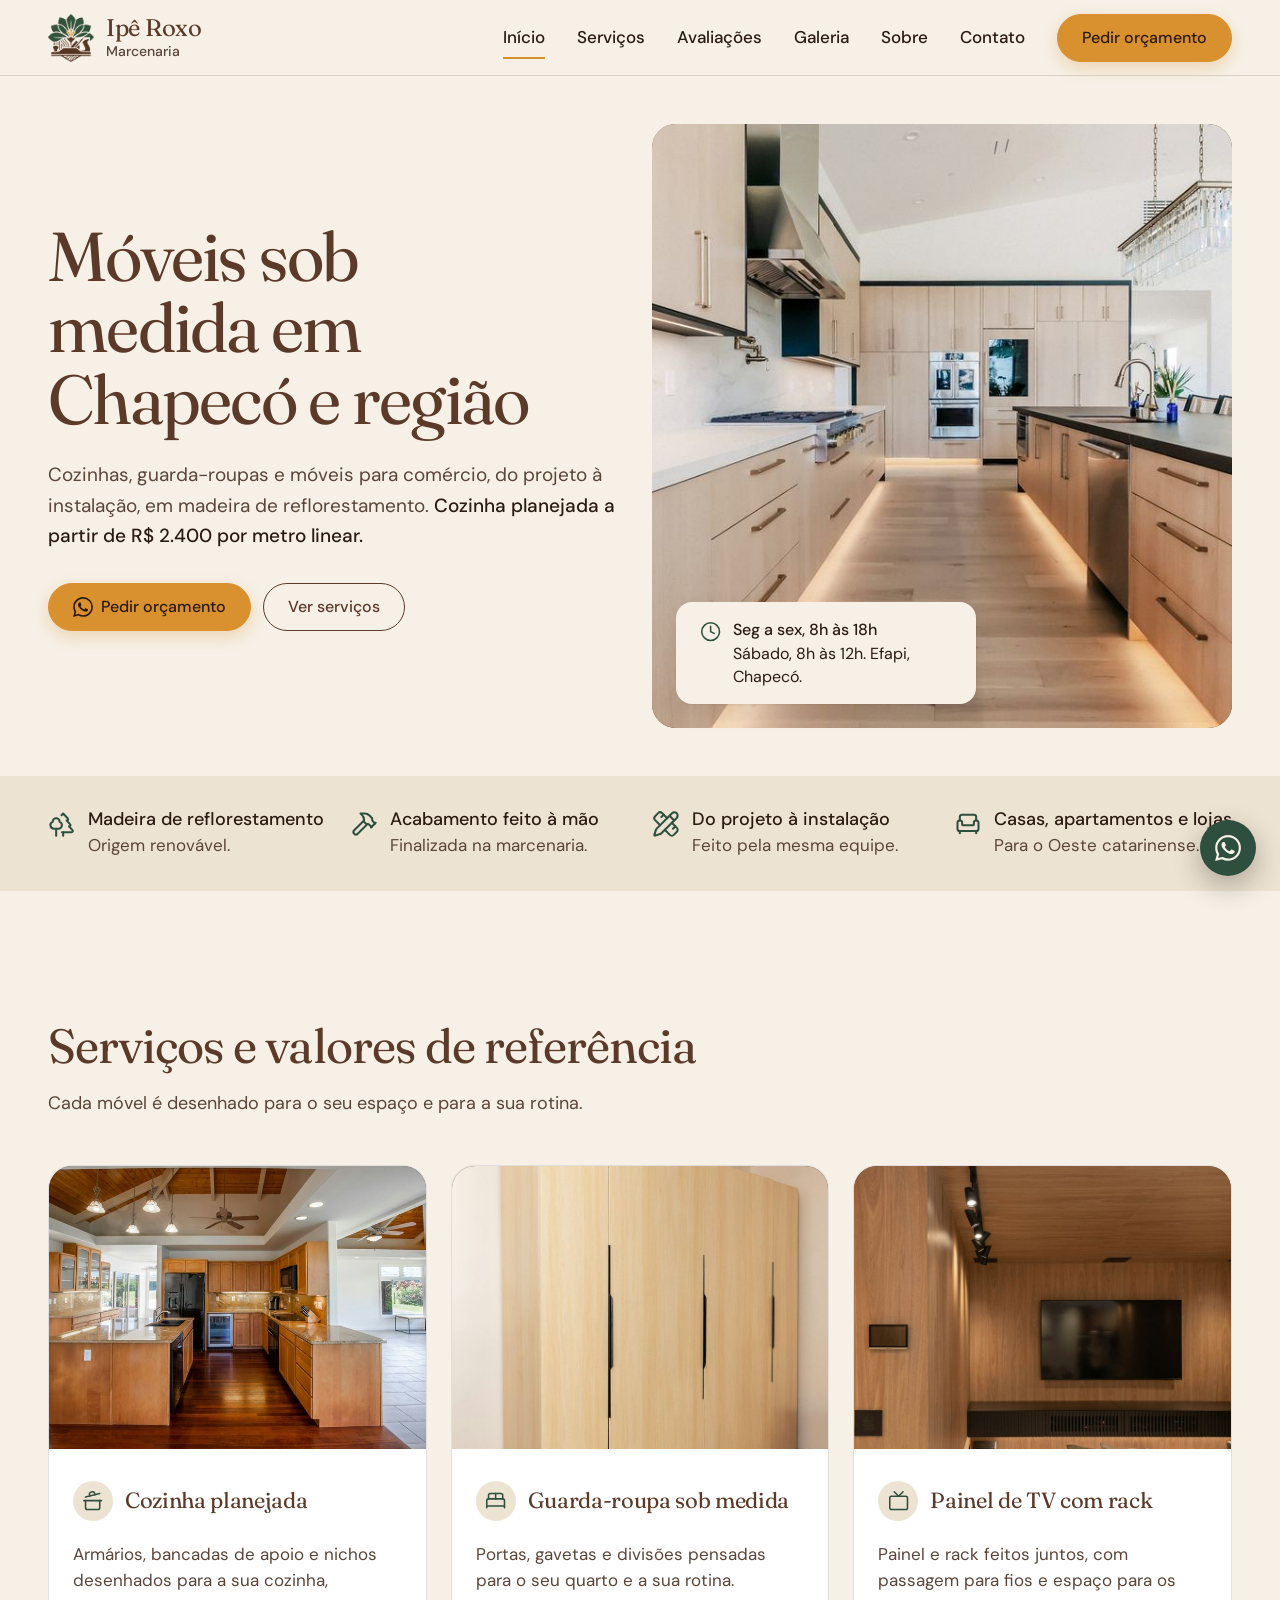
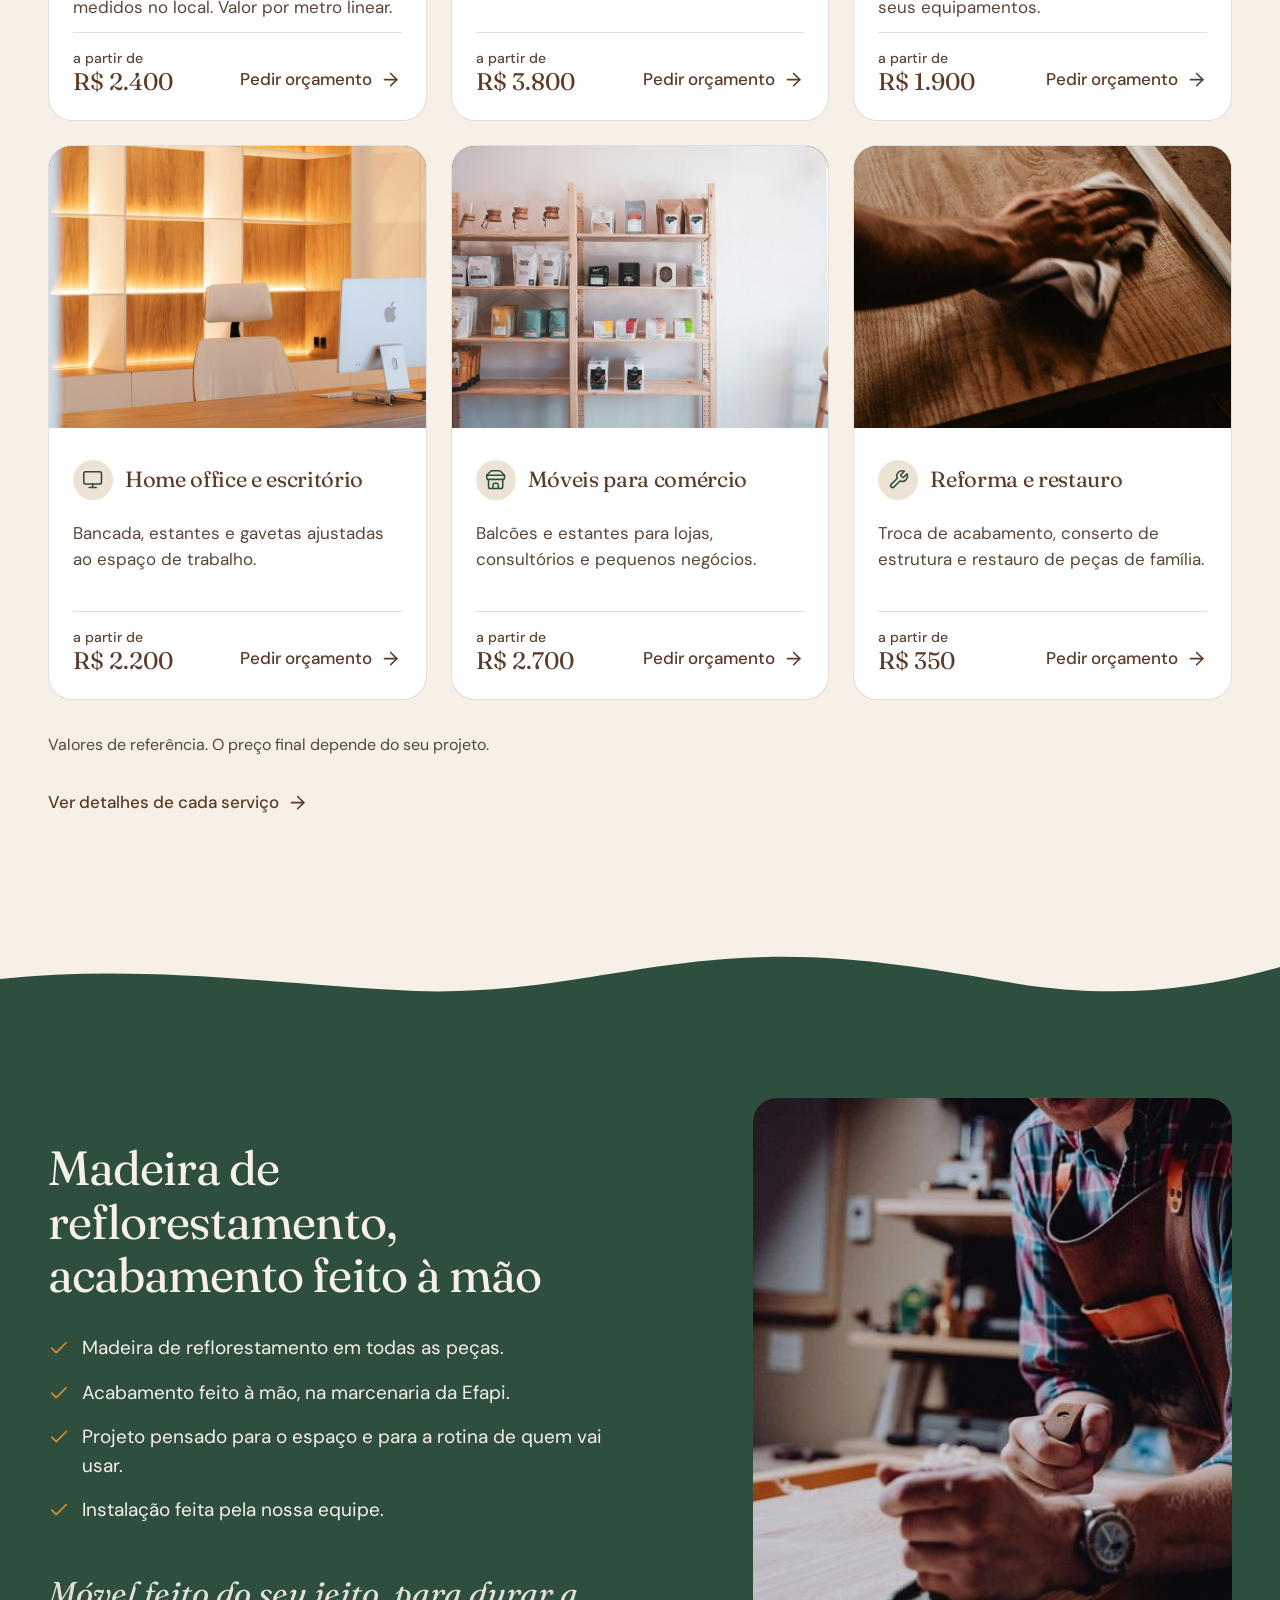
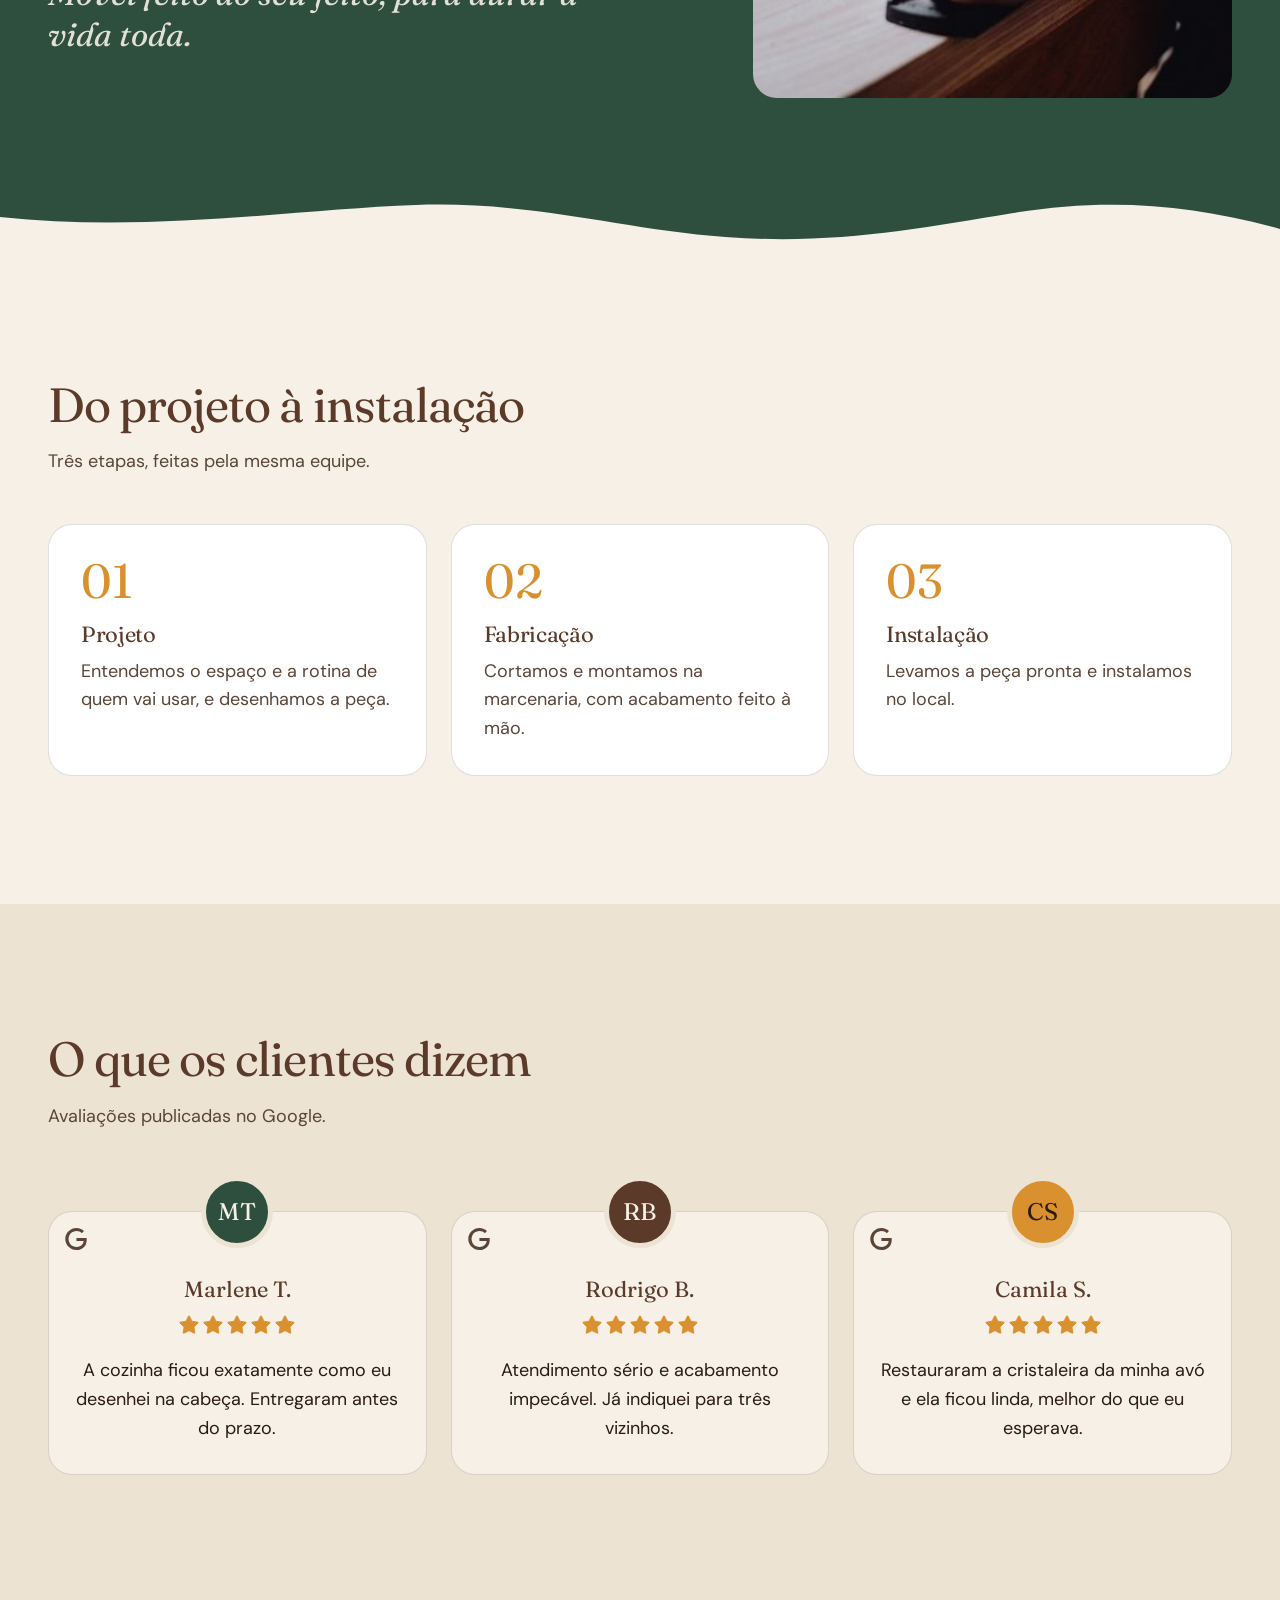
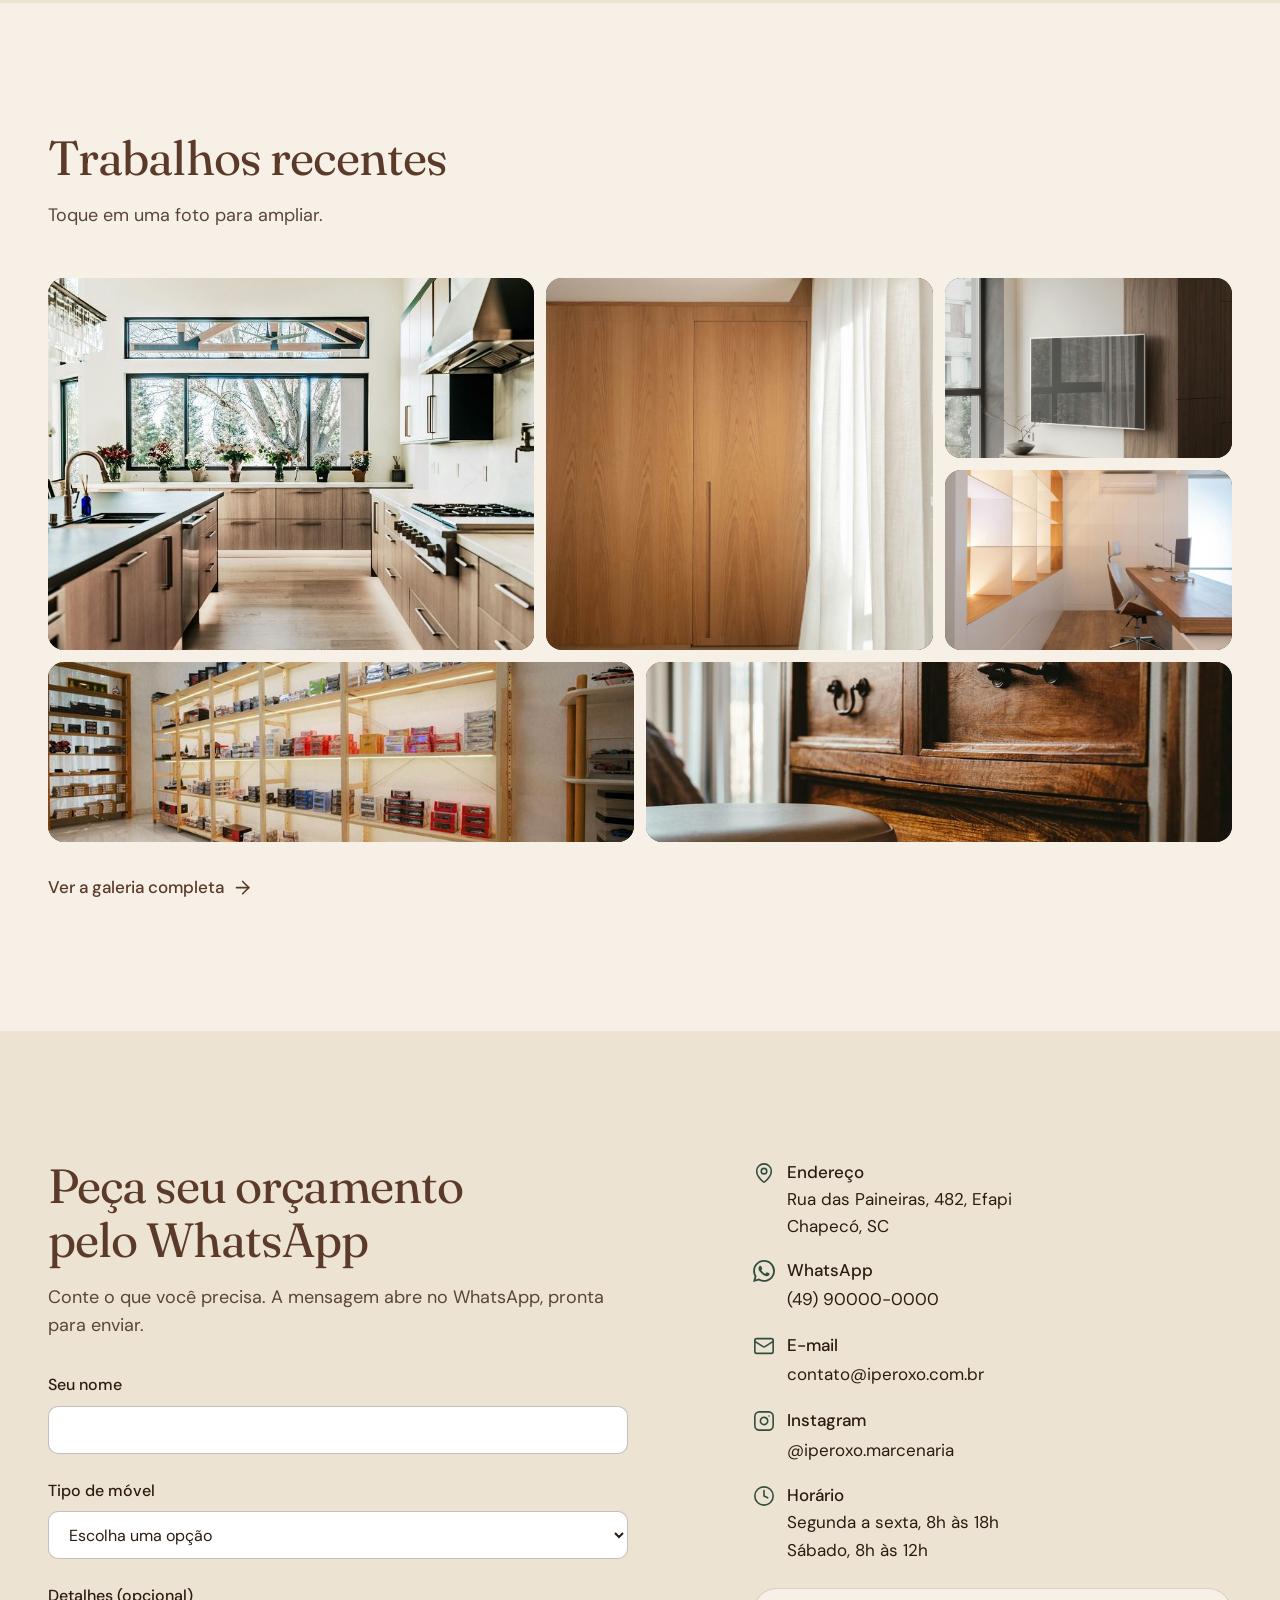
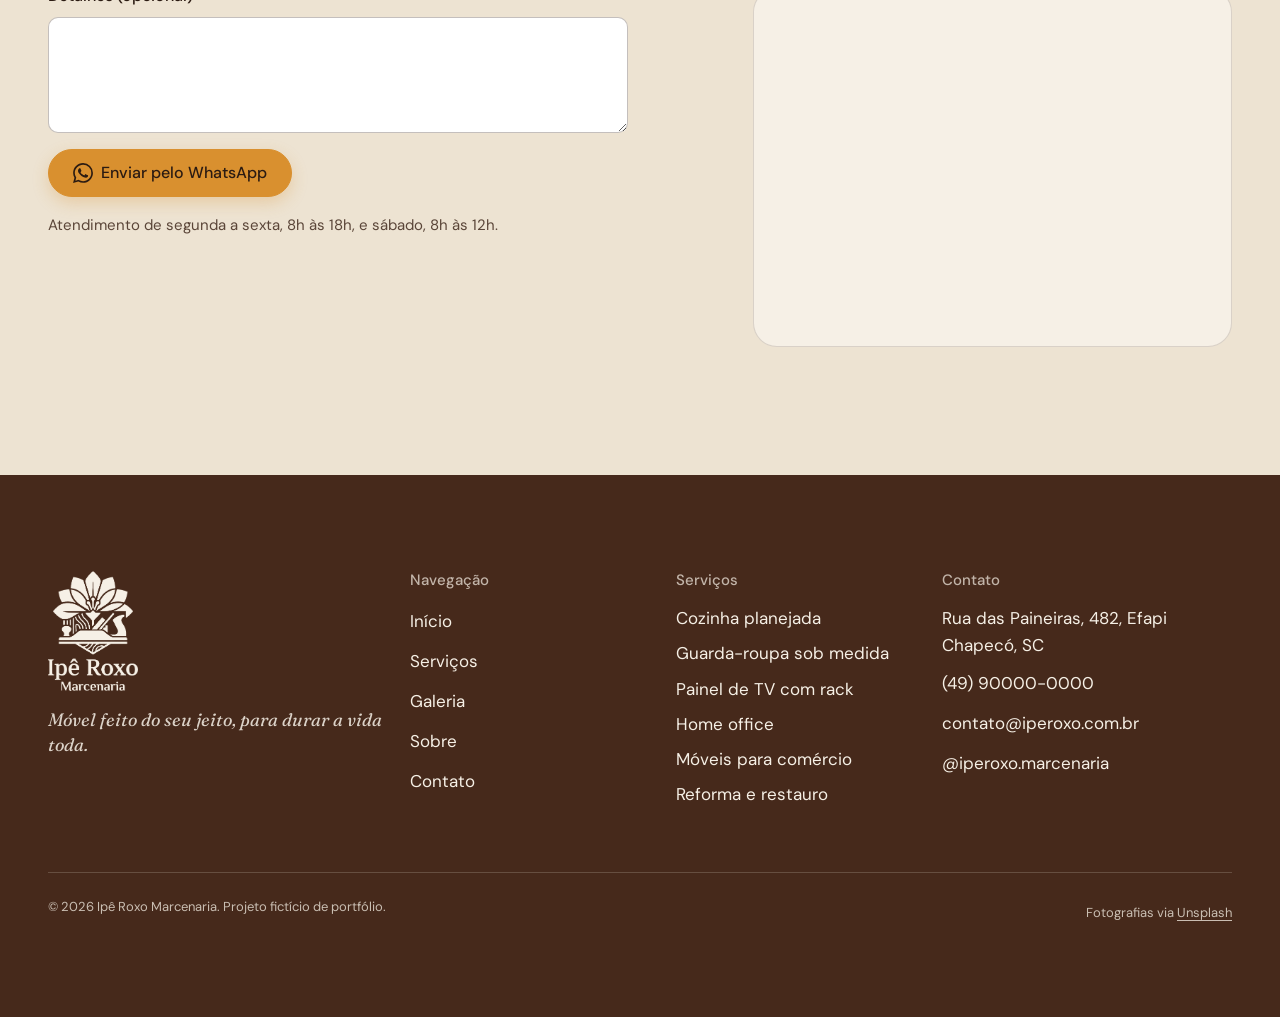
==== index.html @ 2473b731 "Primeira versão do site Ipê Roxo Marcenaria Cinco páginas (início, serviços, galeria, sobre e contat" ====
<!doctype html>
<html lang="pt-BR">
<head>
  <meta charset="utf-8">
  <meta name="viewport" content="width=device-width, initial-scale=1, viewport-fit=cover">
  <title>Ipê Roxo Marcenaria: móveis sob medida em Chapecó, SC</title>
  <meta name="description" content="Cozinhas, guarda-roupas e móveis para comércio sob medida em Chapecó e no Oeste catarinense, do projeto à instalação, em madeira de reflorestamento.">
  <meta name="theme-color" content="#F6F0E6">
  <meta property="og:title" content="Ipê Roxo Marcenaria: móveis sob medida em Chapecó, SC">
  <meta property="og:description" content="Móveis sob medida do projeto à instalação, em madeira de reflorestamento. Cozinha planejada a partir de R$ 2.400 por metro linear.">
  <meta property="og:type" content="website">
  <meta property="og:locale" content="pt_BR">
  <meta property="og:image" content="share.jpg"><!-- trocar por endereço absoluto (https://seu-site/share.jpg) depois de publicar -->
  <meta name="twitter:card" content="summary_large_image">
  <!-- og:image e canonical entram quando houver foto final do hero e o domínio definitivo -->
  <link rel="icon" type="image/png" href="assets/logo/favicon.png">
  <link rel="apple-touch-icon" href="assets/logo/apple-touch-icon.png">
  <link rel="preconnect" href="https://fonts.googleapis.com">
  <link rel="preconnect" href="https://fonts.gstatic.com" crossorigin>
  <link href="https://fonts.googleapis.com/css2?family=DM+Sans:wght@400;500&family=Fraunces:ital,opsz,wght@0,9..144,400;1,9..144,400&display=swap" rel="stylesheet">
  <link rel="stylesheet" href="assets/css/style.css">
  <!-- Dados de exemplo (projeto fictício). Com dados reais, atualizar aqui. -->
  <script type="application/ld+json">
{
  "@context": "https://schema.org",
  "@type": "HomeAndConstructionBusiness",
  "name": "Ipê Roxo Marcenaria",
  "description": "Móveis sob medida para casas, apartamentos e pequenos comércios do Oeste catarinense, do projeto à instalação.",
  "slogan": "Móvel feito do seu jeito, para durar a vida toda.",
  "telephone": "+55 49 90000-0000",
  "email": "contato@iperoxo.com.br",
  "address": {
    "@type": "PostalAddress",
    "streetAddress": "Rua das Paineiras, 482",
    "addressLocality": "Chapecó",
    "addressRegion": "SC",
    "addressCountry": "BR"
  },
  "areaServed": "Oeste catarinense",
  "openingHoursSpecification": [
    {
      "@type": "OpeningHoursSpecification",
      "dayOfWeek": [
        "Monday",
        "Tuesday",
        "Wednesday",
        "Thursday",
        "Friday"
      ],
      "opens": "08:00",
      "closes": "18:00"
    },
    {
      "@type": "OpeningHoursSpecification",
      "dayOfWeek": "Saturday",
      "opens": "08:00",
      "closes": "12:00"
    }
  ],
  "sameAs": [
    "https://www.instagram.com/iperoxo.marcenaria"
  ]
}
  </script>
</head>
<body data-page="home">
  <a class="skip-link" href="#conteudo">Ir para o conteúdo</a>

  <header class="nav">
    <div class="wrap">
      <a class="brand" href="index.html" aria-label="Ipê Roxo Marcenaria, página inicial">
        <img src="assets/logo/logo-marca.png" alt="" width="52" height="48">
        <span class="brand__txt" translate="no"><strong>Ipê Roxo</strong><span>Marcenaria</span></span>
      </a>
      <button class="nav__toggle" type="button" aria-expanded="false" aria-controls="menu" aria-label="Abrir menu"><i data-icon="menu"></i></button>
      <nav class="nav__links" id="menu" aria-label="Principal">
        <a href="#conteudo" data-spy="inicio" aria-current="location">Início</a>
        <a href="#servicos">Serviços</a>
        <a href="#avaliacoes">Avaliações</a>
        <a href="#galeria">Galeria</a>
        <a href="sobre.html">Sobre</a>
        <a href="#contato">Contato</a>
        <a class="btn btn--primary" href="#contato" data-wa="Olá! Gostaria de pedir um orçamento.">Pedir orçamento</a>
      </nav>
    </div>
  </header>

  <main id="conteudo">

    <!-- Hero -->
    <section class="hero" aria-labelledby="h-hero">
      <div class="wrap hero__grid">
        <div class="hero__text">
          <h1 id="h-hero" class="enter">Móveis sob medida em Chapecó e região</h1>
          <p class="lead enter enter--2">Cozinhas, guarda-roupas e móveis para comércio, do projeto à instalação, em madeira de reflorestamento. <strong>Cozinha planejada a partir de R$&nbsp;2.400 por metro linear.</strong></p>
          <div class="btn-row enter enter--3">
            <a class="btn btn--primary" href="#contato" data-wa="Olá! Gostaria de pedir um orçamento de móveis sob medida."><i data-icon="whatsapp"></i>Pedir orçamento</a>
            <a class="btn btn--secondary" href="#servicos">Ver serviços</a>
          </div>
        </div>
        <div class="hero__media enter enter--4">
          <figure class="ph hero__photo" data-slot="Foto: cozinha planejada em madeira">
            <img src="assets/img/hero.jpg" srcset="assets/img/hero-800.jpg 800w, assets/img/hero-1200.jpg 1200w, assets/img/hero.jpg 1600w" sizes="(min-width: 1024px) 600px, 100vw" alt="Cozinha clara com armários de madeira e piso de madeira" width="1200" height="1500" fetchpriority="high">
          </figure>
          <div class="hero__card">
            <i data-icon="clock"></i>
            <p><strong>Seg a sex, 8h às 18h</strong>Sábado, 8h às 12h. Efapi, Chapecó.</p>
          </div>
        </div>
      </div>
    </section>

    <!-- Diferenciais -->
    <section class="trust" aria-label="Diferenciais">
      <div class="wrap">
        <ul class="trust__list">
          <li class="trust__item"><i data-icon="trees"></i><div><strong>Madeira de reflorestamento</strong><span>Origem renovável.</span></div></li>
          <li class="trust__item"><i data-icon="hammer"></i><div><strong>Acabamento feito à mão</strong><span>Finalizada na marcenaria.</span></div></li>
          <li class="trust__item"><i data-icon="pencil-ruler"></i><div><strong>Do projeto à instalação</strong><span>Feito pela mesma equipe.</span></div></li>
          <li class="trust__item"><i data-icon="armchair"></i><div><strong>Casas, apartamentos e lojas</strong><span>Para o Oeste catarinense.</span></div></li>
        </ul>
      </div>
    </section>

    <!-- Serviços -->
    <section class="section" id="servicos" aria-labelledby="h-servicos">
      <div class="wrap">
        <div class="section__head">
          <h2 id="h-servicos">Serviços e valores de referência</h2>
          <p>Cada móvel é desenhado para o seu espaço e para a sua rotina.</p>
        </div>
        <div class="cards">
          <article class="card">
            <figure class="ph" data-slot="Foto: cozinha planejada"><img src="assets/img/cozinha.jpg" srcset="assets/img/cozinha-800.jpg 800w, assets/img/cozinha-1200.jpg 1200w, assets/img/cozinha.jpg 1600w" sizes="(min-width: 1024px) 420px, (min-width: 640px) 50vw, 100vw" alt="Cozinha com armários de madeira e bancada branca" width="800" height="600" loading="lazy"></figure>
            <div class="card__body">
              <div class="card__top"><span class="chip"><i data-icon="cooking-pot"></i></span><h3>Cozinha planejada</h3></div>
              <p>Armários, bancadas de apoio e nichos desenhados para a sua cozinha, medidos no local. Valor por metro linear.</p>
              <div class="card__price"><div class="price"><small>a partir de</small>R$&nbsp;2.400</div><a class="link" href="#contato" data-wa="Olá! Gostaria de um orçamento de cozinha planejada.">Pedir orçamento<i data-icon="arrow-right"></i></a></div>
            </div>
          </article>
          <article class="card">
            <figure class="ph" data-slot="Foto: guarda-roupa sob medida"><img src="assets/img/guarda-roupa.jpg" srcset="assets/img/guarda-roupa-800.jpg 800w, assets/img/guarda-roupa-1200.jpg 1200w, assets/img/guarda-roupa.jpg 1600w" sizes="(min-width: 1024px) 420px, (min-width: 640px) 50vw, 100vw" alt="Guarda-roupa grande de madeira clara com puxadores pretos" width="800" height="600" loading="lazy"></figure>
            <div class="card__body">
              <div class="card__top"><span class="chip"><i data-icon="bed-double"></i></span><h3>Guarda-roupa sob medida</h3></div>
              <p>Portas, gavetas e divisões pensadas para o seu quarto e a sua rotina.</p>
              <div class="card__price"><div class="price"><small>a partir de</small>R$&nbsp;3.800</div><a class="link" href="#contato" data-wa="Olá! Gostaria de um orçamento de guarda-roupa sob medida.">Pedir orçamento<i data-icon="arrow-right"></i></a></div>
            </div>
          </article>
          <article class="card">
            <figure class="ph" data-slot="Foto: painel de TV com rack"><img src="assets/img/painel-tv.jpg" srcset="assets/img/painel-tv-800.jpg 800w, assets/img/painel-tv-1200.jpg 1200w, assets/img/painel-tv.jpg 1600w" sizes="(min-width: 1024px) 420px, (min-width: 640px) 50vw, 100vw" alt="Sala de TV com painéis de madeira na parede" width="800" height="600" loading="lazy"></figure>
            <div class="card__body">
              <div class="card__top"><span class="chip"><i data-icon="tv"></i></span><h3>Painel de TV com rack</h3></div>
              <p>Painel e rack feitos juntos, com passagem para fios e espaço para os seus equipamentos.</p>
              <div class="card__price"><div class="price"><small>a partir de</small>R$&nbsp;1.900</div><a class="link" href="#contato" data-wa="Olá! Gostaria de um orçamento de painel de TV com rack.">Pedir orçamento<i data-icon="arrow-right"></i></a></div>
            </div>
          </article>
          <article class="card">
            <figure class="ph" data-slot="Foto: home office"><img src="assets/img/home-office.jpg" srcset="assets/img/home-office-800.jpg 800w, assets/img/home-office-1200.jpg 1200w, assets/img/home-office.jpg 1600w" sizes="(min-width: 1024px) 420px, (min-width: 640px) 50vw, 100vw" alt="Escritório com mesa de madeira e prateleiras iluminadas" width="800" height="600" loading="lazy"></figure>
            <div class="card__body">
              <div class="card__top"><span class="chip"><i data-icon="monitor"></i></span><h3>Home office e escritório</h3></div>
              <p>Bancada, estantes e gavetas ajustadas ao espaço de trabalho.</p>
              <div class="card__price"><div class="price"><small>a partir de</small>R$&nbsp;2.200</div><a class="link" href="#contato" data-wa="Olá! Gostaria de um orçamento de home office ou escritório.">Pedir orçamento<i data-icon="arrow-right"></i></a></div>
            </div>
          </article>
          <article class="card">
            <figure class="ph" data-slot="Foto: móveis para comércio"><img src="assets/img/comercio.jpg" srcset="assets/img/comercio-800.jpg 800w, assets/img/comercio-1200.jpg 1200w, assets/img/comercio.jpg 1600w" sizes="(min-width: 1024px) 420px, (min-width: 640px) 50vw, 100vw" alt="Prateleira de madeira em uma loja, com produtos expostos" width="800" height="600" loading="lazy"></figure>
            <div class="card__body">
              <div class="card__top"><span class="chip"><i data-icon="store"></i></span><h3>Móveis para comércio</h3></div>
              <p>Balcões e estantes para lojas, consultórios e pequenos negócios.</p>
              <div class="card__price"><div class="price"><small>a partir de</small>R$&nbsp;2.700</div><a class="link" href="#contato" data-wa="Olá! Gostaria de um orçamento de móveis para comércio.">Pedir orçamento<i data-icon="arrow-right"></i></a></div>
            </div>
          </article>
          <article class="card">
            <figure class="ph" data-slot="Foto: restauro de móvel"><img src="assets/img/restauro.jpg" srcset="assets/img/restauro-800.jpg 800w, assets/img/restauro-1200.jpg 1200w, assets/img/restauro.jpg 1600w" sizes="(min-width: 1024px) 420px, (min-width: 640px) 50vw, 100vw" alt="Mãos limpando uma peça de madeira" width="800" height="600" loading="lazy"></figure>
            <div class="card__body">
              <div class="card__top"><span class="chip"><i data-icon="wrench"></i></span><h3>Reforma e restauro</h3></div>
              <p>Troca de acabamento, conserto de estrutura e restauro de peças de família.</p>
              <div class="card__price"><div class="price"><small>a partir de</small>R$&nbsp;350</div><a class="link" href="#contato" data-wa="Olá! Gostaria de um orçamento de reforma ou restauro de móvel.">Pedir orçamento<i data-icon="arrow-right"></i></a></div>
            </div>
          </article>
        </div>
        <p class="note">Valores de referência. O preço final depende do seu projeto.</p>
        <p class="gallery__cta"><a class="link" href="servicos.html">Ver detalhes de cada serviço<i data-icon="arrow-right"></i></a></p>
      </div>
    </section>

    <!-- Material -->
    <section class="section band" aria-labelledby="h-material">
      <svg class="wave wave--top" viewBox="0 0 1440 56" preserveAspectRatio="none" aria-hidden="true" focusable="false"><path fill="#F6F0E6" d="M0 0h1440v22c-96 24-192 32-300 16S936 6 816 14 600 50 468 46 168 18 0 34z"/></svg>
      <div class="wrap split">
        <div class="split__text">
          <h2 id="h-material">Madeira de reflorestamento, acabamento feito à mão</h2>
          <ul class="checks">
            <li><i data-icon="check"></i>Madeira de reflorestamento em todas as peças.</li>
            <li><i data-icon="check"></i>Acabamento feito à mão, na marcenaria da Efapi.</li>
            <li><i data-icon="check"></i>Projeto pensado para o espaço e para a rotina de quem vai usar.</li>
            <li><i data-icon="check"></i>Instalação feita pela nossa equipe.</li>
          </ul>
          <p class="slogan">Móvel feito do seu jeito, para durar a vida toda.</p>
        </div>
        <div class="split__media">
          <figure class="ph" data-slot="Foto: marceneiro trabalhando a madeira"><img src="assets/img/oficina.jpg" srcset="assets/img/oficina-800.jpg 800w, assets/img/oficina-1200.jpg 1200w, assets/img/oficina.jpg 1600w" sizes="(min-width: 1024px) 420px, (min-width: 640px) 50vw, 100vw" alt="Homem trabalhando em uma peça de madeira numa bancada" width="900" height="1125" loading="lazy"></figure>
        </div>
      </div>
      <svg class="wave wave--bottom" viewBox="0 0 1440 56" preserveAspectRatio="none" aria-hidden="true" focusable="false"><path fill="#F6F0E6" d="M0 0h1440v22c-96 24-192 32-300 16S936 6 816 14 600 50 468 46 168 18 0 34z"/></svg>
    </section>

    <!-- Processo -->
    <section class="section" id="processo" aria-labelledby="h-processo">
      <div class="wrap">
        <div class="section__head">
          <h2 id="h-processo">Do projeto à instalação</h2>
          <p>Três etapas, feitas pela mesma equipe.</p>
        </div>
        <ol class="steps" style="list-style:none;margin:0;padding:0">
          <li class="step"><h3>Projeto</h3><p>Entendemos o espaço e a rotina de quem vai usar, e desenhamos a peça.</p></li>
          <li class="step"><h3>Fabricação</h3><p>Cortamos e montamos na marcenaria, com acabamento feito à mão.</p></li>
          <li class="step"><h3>Instalação</h3><p>Levamos a peça pronta e instalamos no local.</p></li>
        </ol>
      </div>
    </section>

    <!-- Avaliações -->
    <section class="section reviews" id="avaliacoes" aria-labelledby="h-avaliacoes">
      <div class="wrap">
        <div class="section__head">
          <h2 id="h-avaliacoes">O que os clientes dizem</h2>
          <p>Avaliações publicadas no Google.</p>
        </div>
        <div class="review-grid">
          <figure class="review">
            <span class="review__avatar review__avatar--musgo" aria-hidden="true">MT</span>
            <i class="review__g" data-icon="google"></i>
            <figcaption>Marlene T.</figcaption>
            <div class="stars" role="img" aria-label="Avaliação: 5 de 5 estrelas"><i data-icon="star"></i><i data-icon="star"></i><i data-icon="star"></i><i data-icon="star"></i><i data-icon="star"></i></div>
            <blockquote>A cozinha ficou exatamente como eu desenhei na cabeça. Entregaram antes do prazo.</blockquote>
          </figure>
          <figure class="review">
            <span class="review__avatar review__avatar--nogueira" aria-hidden="true">RB</span>
            <i class="review__g" data-icon="google"></i>
            <figcaption>Rodrigo B.</figcaption>
            <div class="stars" role="img" aria-label="Avaliação: 5 de 5 estrelas"><i data-icon="star"></i><i data-icon="star"></i><i data-icon="star"></i><i data-icon="star"></i><i data-icon="star"></i></div>
            <blockquote>Atendimento sério e acabamento impecável. Já indiquei para três vizinhos.</blockquote>
          </figure>
          <figure class="review">
            <span class="review__avatar review__avatar--ambar" aria-hidden="true">CS</span>
            <i class="review__g" data-icon="google"></i>
            <figcaption>Camila S.</figcaption>
            <div class="stars" role="img" aria-label="Avaliação: 5 de 5 estrelas"><i data-icon="star"></i><i data-icon="star"></i><i data-icon="star"></i><i data-icon="star"></i><i data-icon="star"></i></div>
            <blockquote>Restauraram a cristaleira da minha avó e ela ficou linda, melhor do que eu esperava.</blockquote>
          </figure>
        </div>
      </div>
    </section>

    <!-- Galeria -->
    <section class="section" id="galeria" aria-labelledby="h-galeria">
      <div class="wrap">
        <div class="section__head">
          <h2 id="h-galeria">Trabalhos recentes</h2>
          <p>Toque em uma foto para ampliar.</p>
        </div>
        <div class="gallery">
          <button class="gallery__item" type="button" data-lightbox data-full="assets/img/galeria-1.jpg" data-alt="Cozinha com armários de madeira e janelas grandes"><figure class="ph" data-slot="Foto da galeria 1"><img src="assets/img/galeria-1.jpg" srcset="assets/img/galeria-1-800.jpg 800w, assets/img/galeria-1-1200.jpg 1200w, assets/img/galeria-1.jpg 1600w" sizes="(min-width: 1024px) 420px, (min-width: 640px) 50vw, 100vw" alt="Cozinha com armários de madeira e janelas grandes" width="1600" height="1200" loading="lazy"></figure></button>
          <button class="gallery__item" type="button" data-lightbox data-full="assets/img/galeria-2.jpg" data-alt="Armário de madeira ao lado de uma janela com cortinas"><figure class="ph" data-slot="Foto da galeria 2"><img src="assets/img/galeria-2.jpg" srcset="assets/img/galeria-2-800.jpg 800w, assets/img/galeria-2-1200.jpg 1200w, assets/img/galeria-2.jpg 1600w" sizes="(min-width: 1024px) 420px, (min-width: 640px) 50vw, 100vw" alt="Armário de madeira ao lado de uma janela com cortinas" width="1600" height="1200" loading="lazy"></figure></button>
          <button class="gallery__item" type="button" data-lightbox data-full="assets/img/galeria-3.jpg" data-alt="Sala com televisão na parede"><figure class="ph" data-slot="Foto da galeria 3"><img src="assets/img/galeria-3.jpg" srcset="assets/img/galeria-3-800.jpg 800w, assets/img/galeria-3-1200.jpg 1200w, assets/img/galeria-3.jpg 1600w" sizes="(min-width: 1024px) 420px, (min-width: 640px) 50vw, 100vw" alt="Sala com televisão na parede" width="1600" height="1200" loading="lazy"></figure></button>
          <button class="gallery__item" type="button" data-lightbox data-full="assets/img/galeria-4.jpg" data-alt="Escritório com mesa e prateleiras de madeira"><figure class="ph" data-slot="Foto da galeria 4"><img src="assets/img/galeria-4.jpg" srcset="assets/img/galeria-4-800.jpg 800w, assets/img/galeria-4-1200.jpg 1200w, assets/img/galeria-4.jpg 1600w" sizes="(min-width: 1024px) 420px, (min-width: 640px) 50vw, 100vw" alt="Escritório com mesa e prateleiras de madeira" width="1600" height="1200" loading="lazy"></figure></button>
          <button class="gallery__item" type="button" data-lightbox data-full="assets/img/galeria-5.jpg" data-alt="Loja com prateleiras de madeira"><figure class="ph" data-slot="Foto da galeria 5"><img src="assets/img/galeria-5.jpg" srcset="assets/img/galeria-5-800.jpg 800w, assets/img/galeria-5-1200.jpg 1200w, assets/img/galeria-5.jpg 1600w" sizes="(min-width: 1024px) 420px, (min-width: 640px) 50vw, 100vw" alt="Loja com prateleiras de madeira" width="1600" height="1200" loading="lazy"></figure></button>
          <button class="gallery__item" type="button" data-lightbox data-full="assets/img/galeria-6.jpg" data-alt="Cômoda de madeira com gavetas"><figure class="ph" data-slot="Foto da galeria 6"><img src="assets/img/galeria-6.jpg" srcset="assets/img/galeria-6-800.jpg 800w, assets/img/galeria-6-1200.jpg 1200w, assets/img/galeria-6.jpg 1600w" sizes="(min-width: 1024px) 420px, (min-width: 640px) 50vw, 100vw" alt="Cômoda de madeira com gavetas" width="1600" height="1200" loading="lazy"></figure></button>
        </div>
        <p class="gallery__cta"><a class="link" href="galeria.html">Ver a galeria completa<i data-icon="arrow-right"></i></a></p>
      </div>
    </section>

    <!-- Contato -->
    <section class="section contact" id="contato" aria-labelledby="h-contato">
      <div class="wrap contact__grid">
        <div class="contact__form">
          <h2 id="h-contato">Peça seu orçamento pelo WhatsApp</h2>
          <p style="margin-top:16px;color:var(--ink-soft);font-size:1.125rem">Conte o que você precisa. A mensagem abre no WhatsApp, pronta para enviar.</p>
          <form class="form" id="form-orcamento" novalidate>
            <div class="field">
              <label for="nome">Seu nome</label>
              <input id="nome" name="nome" type="text" autocomplete="name" aria-describedby="nome-erro">
              <p class="field__erro" id="nome-erro" role="alert"></p>
            </div>
            <div class="field">
              <label for="tipo">Tipo de móvel</label>
              <select id="tipo" name="tipo" aria-describedby="tipo-erro">
                <option value="">Escolha uma opção</option>
                <option>Cozinha planejada</option>
                <option>Guarda-roupa sob medida</option>
                <option>Painel de TV com rack</option>
                <option>Home office / escritório</option>
                <option>Móveis para comércio</option>
                <option>Reforma e restauro</option>
                <option>Outro</option>
              </select>
              <p class="field__erro" id="tipo-erro" role="alert"></p>
            </div>
            <div class="field">
              <label for="mensagem">Detalhes (opcional)</label>
              <textarea id="mensagem" name="mensagem" rows="4"></textarea>
            </div>
            <div><button class="btn btn--primary" type="submit"><i data-icon="whatsapp"></i>Enviar pelo WhatsApp</button></div>
            <p class="form__hint" id="form-status" role="status">Atendimento de segunda a sexta, 8h às 18h, e sábado, 8h às 12h.</p>
          </form>
        </div>
        <div class="contact__side">
          <ul class="infos">
            <li><i data-icon="map-pin"></i><div><strong>Endereço</strong>Rua das Paineiras, 482, Efapi<br>Chapecó, SC</div></li>
            <li><i data-icon="whatsapp"></i><div><strong>WhatsApp</strong><a href="#contato" data-wa="Olá! Gostaria de pedir um orçamento.">(49) 90000-0000</a></div></li>
            <li><i data-icon="mail"></i><div><strong>E-mail</strong><a href="mailto:contato@iperoxo.com.br">contato@iperoxo.com.br</a></div></li>
            <li><i data-icon="instagram"></i><div><strong>Instagram</strong><a href="https://www.instagram.com/iperoxo.marcenaria" target="_blank" rel="noopener">@iperoxo.marcenaria</a></div></li>
            <li><i data-icon="clock"></i><div><strong>Horário</strong>Segunda a sexta, 8h às 18h<br>Sábado, 8h às 12h</div></li>
          </ul>
          <div class="map">
            <iframe title="Mapa com a localização da Ipê Roxo Marcenaria, na Efapi, em Chapecó" loading="lazy" referrerpolicy="no-referrer-when-downgrade" src="https://www.google.com/maps?q=Rua+das+Paineiras,+482,+Efapi,+Chapec%C3%B3,+SC&amp;output=embed"></iframe>
          </div>
        </div>
      </div>
    </section>
  </main>

  <footer class="footer">
    <div class="wrap">
      <div class="footer__grid">
        <div class="footer__brand">
          <img src="assets/logo/logo-ipe-roxo-claro.png" alt="Ipê Roxo Marcenaria" width="90" height="120">
          <p>Móvel feito do seu jeito, para durar a vida toda.</p>
        </div>
        <div>
          <h3>Navegação</h3>
          <ul>
            <li><a href="index.html">Início</a></li>
            <li><a href="#servicos">Serviços</a></li>
            <li><a href="galeria.html">Galeria</a></li>
            <li><a href="sobre.html">Sobre</a></li>
            <li><a href="#contato">Contato</a></li>
          </ul>
        </div>
        <div>
          <h3>Serviços</h3>
          <ul>
            <li>Cozinha planejada</li>
            <li>Guarda-roupa sob medida</li>
            <li>Painel de TV com rack</li>
            <li>Home office</li>
            <li>Móveis para comércio</li>
            <li>Reforma e restauro</li>
          </ul>
        </div>
        <div>
          <h3>Contato</h3>
          <ul>
            <li>Rua das Paineiras, 482, Efapi<br>Chapecó, SC</li>
            <li><a href="#contato" data-wa="Olá! Gostaria de pedir um orçamento.">(49) 90000-0000</a></li>
            <li><a href="mailto:contato@iperoxo.com.br">contato@iperoxo.com.br</a></li>
            <li><a href="https://www.instagram.com/iperoxo.marcenaria" target="_blank" rel="noopener">@iperoxo.marcenaria</a></li>
          </ul>
        </div>
      </div>
      <div class="footer__legal">
        <span>© <span data-ano>2026</span> Ipê Roxo Marcenaria. Projeto fictício de portfólio.</span>
        <span>Fotografias via <a href="creditos.html">Unsplash</a></span>
      </div>
    </div>
  </footer>

  <a class="wa-float is-compact" href="#contato" data-wa="Olá! Gostaria de pedir um orçamento." aria-label="Falar pelo WhatsApp"><i data-icon="whatsapp"></i><span>WhatsApp</span></a>

  <dialog class="lightbox" aria-label="Foto ampliada">
    <div class="lightbox__inner">
      <div class="lightbox__stage"></div>
      <button class="lightbox__btn lightbox__close" type="button" aria-label="Fechar"><i data-icon="x"></i></button>
      <button class="lightbox__btn lightbox__prev" type="button" aria-label="Foto anterior"><i data-icon="chevron-left"></i></button>
      <button class="lightbox__btn lightbox__next" type="button" aria-label="Próxima foto"><i data-icon="chevron-right"></i></button>
    </div>
  </dialog>

  <script src="assets/js/icons.js"></script>
  <script src="assets/js/main.js"></script>
</body>
</html>
---- assets/css/style.css ----
/* Ipê Roxo Marcenaria — estilos globais (todas as páginas) */

:root {
  color-scheme: light;
  /* Identidade */
  --nogueira: #5B3A29;
  --musgo: #2F4F3E;
  --ambar: #D9902F;
  --creme: #F6F0E6;

  /* Derivadas */
  --ink: #2B1B12;            /* texto principal, marrom quase preto */
  --ink-soft: #5A4538;       /* texto secundário (contraste 7:1 sobre o creme) */
  --creme-2: #EDE3D2;        /* faixa alternativa do fundo */
  --linha: rgba(43, 27, 18, .14);
  --ambar-hover: #E6A044;
  --nogueira-esc: #46291B;

  /* Tipografia */
  --f-titulo: "Fraunces", Georgia, "Times New Roman", serif;
  --f-texto: "DM Sans", system-ui, -apple-system, "Segoe UI", sans-serif;

  /* Escala de espaço (4, 8, 12, 16, 24, 32, 48, 64, 96, 128) */
  --s1: 4px; --s2: 8px; --s3: 12px; --s4: 16px; --s5: 24px;
  --s6: 32px; --s7: 48px; --s8: 64px; --s9: 96px; --s10: 128px;

  /* Forma */
  --r-sm: 10px;
  --r-md: 16px;
  --r-lg: 24px;
  --sombra: 0 1px 2px rgba(43, 27, 18, .06), 0 8px 24px rgba(43, 27, 18, .08);

  --nav: 76px;
  --trust-h: 124px;   /* altura da faixa de diferenciais (usada para encaixar o hero na tela) */
  --gut: 48px;
  --wrap: 1240px;
}

*, *::before, *::after { box-sizing: border-box; }
html { scroll-behavior: smooth; scroll-padding-top: calc(var(--nav) + 16px); -webkit-text-size-adjust: 100%; }
body {
  margin: 0;
  background: var(--creme);
  color: var(--ink);
  font-family: var(--f-texto);
  font-size: 17px;
  line-height: 1.6;
  -webkit-font-smoothing: antialiased;
  text-rendering: optimizeLegibility;
}
img { max-width: 100%; display: block; }
a, button, summary, select, input, textarea, label { touch-action: manipulation; -webkit-tap-highlight-color: rgba(217, 144, 47, .25); }
a { color: inherit; }
p { margin: 0; }
h1, h2, h3, h4 { margin: 0; font-family: var(--f-titulo); font-weight: 400; letter-spacing: -.015em; line-height: 1.12; color: var(--nogueira); text-wrap: balance; }
h1 { font-size: clamp(2.5rem, 1.6rem + 3.4vw, 4.5rem); letter-spacing: -.025em; line-height: 1.04; }
h2 { font-size: clamp(2rem, 1.4rem + 2vw, 3.25rem); letter-spacing: -.02em; }
h3 { font-size: 1.375rem; line-height: 1.25; }
em { font-style: italic; }
ul { margin: 0; padding: 0; list-style: none; }

.wrap { width: min(100% - 2 * var(--gut), var(--wrap)); margin-inline: auto; }
.sr-only { position: absolute; width: 1px; height: 1px; padding: 0; margin: -1px; overflow: hidden; clip: rect(0 0 0 0); white-space: nowrap; border: 0; }

.skip-link {
  position: absolute; left: var(--s4); top: -80px; z-index: 100;
  background: var(--nogueira); color: var(--creme); padding: var(--s3) var(--s4); border-radius: var(--r-sm); text-decoration: none;
}
.skip-link:focus { top: var(--s3); }

:focus-visible { outline: 3px solid var(--ambar); outline-offset: 3px; border-radius: 4px; }

.icon { width: 1.25em; height: 1.25em; flex: none; }

/* ---------- Botões ---------- */
.btn {
  --btn-bg: transparent; --btn-fg: var(--nogueira); --btn-bd: var(--nogueira);
  display: inline-flex; align-items: center; justify-content: center; gap: var(--s2);
  min-height: 48px; padding: 0 var(--s5);
  font: 500 1rem/1 var(--f-texto);
  color: var(--btn-fg); background: var(--btn-bg);
  border: 1.5px solid var(--btn-bd); border-radius: 999px;
  text-decoration: none; cursor: pointer;
  transition: transform .18s ease, background-color .18s ease, color .18s ease, box-shadow .18s ease;
}
.btn:hover { transform: translateY(-2px); }
.btn:active { transform: translateY(0) scale(.98); }
.btn--primary { --btn-bg: var(--ambar); --btn-fg: var(--ink); --btn-bd: var(--ambar); box-shadow: 0 6px 16px rgba(217, 144, 47, .28); }
.btn--primary:hover { --btn-bg: var(--ambar-hover); --btn-bd: var(--ambar-hover); box-shadow: 0 10px 22px rgba(217, 144, 47, .34); }
.btn--secondary:hover { --btn-bg: var(--nogueira); --btn-fg: var(--creme); }
.btn--on-dark { --btn-fg: var(--creme); --btn-bd: rgba(246, 240, 230, .55); }
.btn--on-dark:hover { --btn-bg: var(--creme); --btn-fg: var(--nogueira); --btn-bd: var(--creme); }
.btn-row { display: flex; flex-wrap: wrap; gap: var(--s3); }

.link {
  display: inline-flex; align-items: center; gap: var(--s2);
  font-weight: 500; color: var(--nogueira); text-decoration: none;
  background: linear-gradient(currentColor, currentColor) 0 100% / 0 1.5px no-repeat;
  padding-bottom: 2px; transition: background-size .25s ease;
}
.link:hover { background-size: 100% 1.5px; }
.link .icon { transition: transform .2s ease; }
.link:hover .icon { transform: translateX(3px); }

/* ---------- Cabeçalho ---------- */
.nav {
  position: fixed; inset: 0 0 auto 0; z-index: 50; height: var(--nav);
  background: var(--creme); border-bottom: 1px solid var(--linha);
}
.nav .wrap { height: 100%; display: flex; align-items: center; justify-content: space-between; gap: var(--s5); }
.brand { display: inline-flex; align-items: center; gap: var(--s3); text-decoration: none; color: var(--nogueira); }
.brand img { height: 48px; width: auto; }
.brand__txt { display: flex; flex-direction: column; line-height: 1.05; }
.brand__txt strong { font: 400 1.5rem/1 var(--f-titulo); letter-spacing: -.01em; }
.brand__txt span { font: 500 .875rem/1.2 var(--f-texto); color: var(--ink-soft); margin-top: 3px; }
.nav__links { display: flex; align-items: center; gap: var(--s6); }
.nav__links a:not(.btn) {
  font-weight: 500; font-size: 1.0625rem; text-decoration: none; color: var(--ink); padding: var(--s2) 0;
  background: linear-gradient(var(--ambar), var(--ambar)) 0 100% / 0 2px no-repeat; transition: background-size .25s ease;
  white-space: nowrap;
}
.nav__links a:not(.btn):hover, .nav__links a[aria-current] { background-size: 100% 2px; }
.nav__toggle { display: none; }

/* ---------- Hero ---------- */
.hero { padding-top: calc(var(--nav) + var(--s7)); padding-bottom: var(--s7); position: relative; overflow: hidden; }
.hero__grid { display: grid; grid-template-columns: repeat(12, 1fr); gap: var(--s5); align-items: center; }
.hero__text { grid-column: 1 / span 6; }
.hero__text h1 { margin-bottom: var(--s5); }
.hero__text .lead { font-size: 1.1875rem; line-height: 1.6; color: var(--ink-soft); max-width: 34em; margin-bottom: var(--s6); }
.hero__text .lead strong { color: var(--ink); font-weight: 500; }
.hero__media { grid-column: 7 / span 6; position: relative; }
/* Desktop: hero + faixa de diferenciais cabem juntos na primeira tela */
.hero__photo { width: 100%; border-radius: var(--r-lg); height: clamp(380px, calc(100svh - var(--nav) - 2 * var(--s7) - var(--trust-h)), 620px); }
.hero__card {
  position: absolute; left: var(--s5); bottom: var(--s5);
  background: var(--creme); border-radius: var(--r-md); box-shadow: var(--sombra);
  padding: var(--s4) var(--s5); display: flex; gap: var(--s3); align-items: flex-start; max-width: 300px;
}
.hero__card .icon { margin-top: 3px; color: var(--musgo); }
.hero__card p { font-size: 1rem; line-height: 1.45; color: var(--ink); }
.hero__card strong { display: block; font-weight: 500; }

/* ---------- Fotos e espaços reservados ---------- */
.ph {
  position: relative; overflow: hidden; margin: 0; background:
    linear-gradient(135deg, #7a5240 0%, var(--nogueira) 55%, #3f2619 100%);
}
.ph::before { /* veios da madeira, só aparece sem foto */
  content: ""; position: absolute; inset: 0; opacity: .18;
  background: repeating-linear-gradient(100deg, rgba(246, 240, 230, .5) 0 1px, transparent 1px 11px);
}
.ph img { position: absolute; inset: 0; width: 100%; height: 100%; object-fit: cover; transition: transform .5s ease; }
.ph.is-empty::after {
  content: attr(data-slot); position: absolute; left: var(--s4); bottom: var(--s4);
  color: rgba(246, 240, 230, .8); font-size: .8125rem; font-weight: 500;
}

/* ---------- Faixa de diferenciais ---------- */
.trust { background: var(--creme-2); padding: var(--s6) 0; }
.trust__list { display: grid; grid-template-columns: repeat(4, 1fr); gap: var(--s5); }
.trust__item { display: flex; gap: var(--s3); align-items: flex-start; }
.trust__item .icon { width: 28px; height: 28px; color: var(--musgo); margin-top: 2px; }
.trust__item strong { display: block; font: 500 1.125rem/1.3 var(--f-texto); color: var(--ink); }
.trust__item span { display: block; font-size: 1.0625rem; line-height: 1.5; color: var(--ink-soft); margin-top: 2px; }

/* ---------- Seções ---------- */
.section { padding: var(--s10) 0; }
.section__head { max-width: 720px; margin-bottom: var(--s7); }
.section__head p { margin-top: var(--s4); color: var(--ink-soft); font-size: 1.125rem; }

/* Serviços */
.cards { display: grid; grid-template-columns: repeat(3, 1fr); grid-auto-rows: 1fr; gap: var(--s5); }
.card {
  display: flex; flex-direction: column; background: #fff; border-radius: var(--r-lg); overflow: hidden;
  border: 1px solid var(--linha); transition: transform .22s ease, box-shadow .22s ease;
}
.card:hover { transform: translateY(-2px); box-shadow: var(--sombra); }
.card:hover .ph img { transform: scale(1.03); }
.card .ph { aspect-ratio: 4 / 3; }
.card__body { display: flex; flex-direction: column; flex: 1; gap: var(--s3); padding: var(--s5); }
.card__top { display: flex; align-items: center; gap: var(--s3); min-height: 56px; } /* reserva 2 linhas de título: todos os cards alinham */
.chip { display: grid; place-items: center; width: 40px; height: 40px; border-radius: 50%; background: var(--creme-2); color: var(--musgo); flex: none; }
.card__body p { color: var(--ink-soft); font-size: 1.0625rem; line-height: 1.55; }
.card__price { margin-top: auto; padding-top: var(--s4); display: flex; align-items: flex-end; justify-content: space-between; gap: var(--s3); border-top: 1px solid var(--linha); }
.card__price .link { white-space: nowrap; }
.price { font: 400 1.5rem/1.1 var(--f-titulo); color: var(--nogueira); white-space: nowrap; }
.price small { display: block; font: 500 .875rem/1.3 var(--f-texto); color: var(--ink-soft); margin-bottom: 2px; }
.note { margin-top: var(--s6); font-size: 1rem; color: var(--ink-soft); max-width: 62ch; }

/* Material (faixa musgo) */
.band { position: relative; background: var(--musgo); color: var(--creme); }
.band h2, .band h3 { color: var(--creme); }
.band .wave { position: absolute; left: 0; right: 0; width: 100%; height: 56px; display: block; }
.band .wave--top { top: -1px; }
.band .wave--bottom { bottom: -1px; transform: scaleY(-1); }
.band { padding: calc(var(--s10) + 24px) 0; }
.split { display: grid; grid-template-columns: repeat(12, 1fr); gap: var(--s5); align-items: center; }
.split__text { grid-column: 1 / span 6; }
.split__media { grid-column: 8 / span 5; }
.split__media .ph { aspect-ratio: 4 / 5; border-radius: var(--r-lg); }
.band .section__head p, .band p { color: rgba(246, 240, 230, .9); }
.checks { display: grid; gap: var(--s4); margin-top: var(--s6); }
.checks li { display: flex; gap: var(--s3); align-items: flex-start; font-size: 1.1875rem; line-height: 1.5; }
.checks .icon { color: var(--ambar); margin-top: 3px; width: 22px; height: 22px; }
.slogan { margin-top: var(--s7); font: italic 400 clamp(1.5rem, 1.1rem + 1.2vw, 2.125rem)/1.25 var(--f-titulo); color: var(--creme); max-width: 22em; }

/* Processo */
.steps { display: grid; grid-template-columns: repeat(3, 1fr); gap: var(--s5); counter-reset: passo; }
.step { position: relative; padding: var(--s6); background: #fff; border: 1px solid var(--linha); border-radius: var(--r-lg); }
.step::before {
  counter-increment: passo; content: "0" counter(passo);
  display: block; font: 400 3rem/1 var(--f-titulo); color: var(--ambar); margin-bottom: var(--s4);
}
.step h3 { margin-bottom: var(--s2); }
.step p { color: var(--ink-soft); font-size: 1.125rem; }

/* Avaliações (estilo cartão de avaliação do Google, nas cores do site) */
.reviews { background: var(--creme-2); }
.review-grid { display: grid; grid-template-columns: repeat(3, 1fr); gap: var(--s8) var(--s5); padding-top: var(--s6); }
.review {
  position: relative; display: flex; flex-direction: column; align-items: center; text-align: center; gap: var(--s3);
  margin: 0; padding: var(--s8) var(--s5) var(--s6);
  background: var(--creme); border-radius: var(--r-lg); border: 1px solid var(--linha);
  transition: transform .22s ease, box-shadow .22s ease;
}
.review:hover { transform: translateY(-2px); box-shadow: var(--sombra); }
.review__avatar {
  position: absolute; top: 0; left: 50%; translate: -50% -50%;
  display: grid; place-items: center; width: 72px; height: 72px; border-radius: 50%;
  font: 400 1.5rem/1 var(--f-titulo); color: var(--creme); letter-spacing: .02em;
  border: 5px solid var(--creme-2); background: var(--musgo);
}
.review__avatar--nogueira { background: var(--nogueira); }
.review__avatar--ambar { background: var(--ambar); color: var(--ink); }
.review__g { position: absolute; top: var(--s4); left: var(--s4); width: 22px; height: 22px; color: var(--ink-soft); }
.review figcaption { font: 400 1.375rem/1.2 var(--f-titulo); color: var(--nogueira); }
.stars { display: flex; gap: 2px; color: var(--ambar); }
.stars .icon { width: 22px; height: 22px; fill: currentColor; stroke: currentColor; stroke-width: 1; }
.review blockquote { margin: var(--s2) 0 0; font: 400 1.125rem/1.6 var(--f-texto); color: var(--ink); }

/* Galeria */
.gallery { display: grid; grid-template-columns: repeat(12, 1fr); grid-auto-rows: 180px; gap: var(--s3); }
.gallery__item { padding: 0; border: 0; cursor: zoom-in; border-radius: var(--r-md); display: block; width: 100%; height: 100%; font: inherit; background: none; }
.gallery__item .ph { height: 100%; border-radius: var(--r-md); }
.gallery__item:hover .ph img { transform: scale(1.03); }
.gallery > .gallery__item:nth-child(1) { grid-column: span 5; grid-row: span 2; }
.gallery > .gallery__item:nth-child(2) { grid-column: span 4; grid-row: span 2; }
.gallery > .gallery__item:nth-child(3) { grid-column: span 3; }
.gallery > .gallery__item:nth-child(4) { grid-column: span 3; }
.gallery > .gallery__item:nth-child(5) { grid-column: span 6; }
.gallery > .gallery__item:nth-child(6) { grid-column: span 6; }
.gallery__cta { margin-top: var(--s6); }

dialog.lightbox { overscroll-behavior: contain; border: 0; padding: 0; background: transparent; max-width: 100vw; max-height: 100vh; width: 100%; height: 100%; }
dialog.lightbox::backdrop { background: rgba(28, 17, 11, .92); }
.lightbox__inner { position: relative; width: 100%; height: 100%; display: grid; place-items: center; padding: var(--s7) var(--s4); }
.lightbox__img { max-width: min(1100px, 100%); max-height: 100%; border-radius: var(--r-md); object-fit: contain; }
.lightbox__empty { width: min(900px, 90vw); aspect-ratio: 3 / 2; border-radius: var(--r-md); }
.lightbox__btn {
  position: absolute; display: grid; place-items: center; width: 48px; height: 48px; border-radius: 50%;
  background: var(--creme); color: var(--nogueira); border: 0; cursor: pointer; transition: transform .18s ease;
}
.lightbox__btn:hover { transform: scale(1.06); }
.lightbox__close { top: var(--s4); right: var(--s4); }
.lightbox__prev { left: var(--s4); top: 50%; translate: 0 -50%; }
.lightbox__next { right: var(--s4); top: 50%; translate: 0 -50%; }

/* Contato */
.contact { background: var(--creme-2); }
.contact__grid { display: grid; grid-template-columns: repeat(12, 1fr); gap: var(--s6) var(--s5); align-items: start; }
.contact__form { grid-column: 1 / span 6; }
.contact__side { grid-column: 8 / span 5; display: grid; gap: var(--s5); }
.form { display: grid; gap: var(--s4); margin-top: var(--s6); }
.field { display: grid; gap: var(--s2); }
.field label { font-weight: 500; font-size: 1rem; }
.field input, .field select, .field textarea {
  font: 400 1rem/1.4 var(--f-texto); color: var(--ink); background: #fff;
  border: 1.5px solid rgba(43, 27, 18, .28); border-radius: var(--r-sm); padding: 0 var(--s4); min-height: 48px; width: 100%;
  transition: border-color .15s ease, box-shadow .15s ease;
}
.field textarea { padding: var(--s3) var(--s4); min-height: 112px; resize: vertical; }
.field input:focus, .field select:focus, .field textarea:focus { outline: none; border-color: var(--musgo); box-shadow: 0 0 0 3px rgba(47, 79, 62, .22); }
.field__erro { color: #9A2B1B; font-size: .875rem; min-height: 0; }
.field input[aria-invalid="true"], .field select[aria-invalid="true"] { border-color: #9A2B1B; }
.form__hint { font-size: .9375rem; color: var(--ink-soft); }
.infos { display: grid; gap: var(--s4); }
.infos li { display: flex; gap: var(--s3); align-items: flex-start; font-size: 1.0625rem; }
.infos .icon { color: var(--musgo); margin-top: 3px; width: 22px; height: 22px; }
.infos strong { display: block; font-weight: 500; }
.infos a { text-decoration: none; background: linear-gradient(currentColor, currentColor) 0 100% / 0 1.5px no-repeat; transition: background-size .25s ease; }
.infos a:hover { background-size: 100% 1.5px; }
.map { border-radius: var(--r-lg); overflow: hidden; border: 1px solid var(--linha); aspect-ratio: 4 / 3; background: var(--creme); }
.map iframe { width: 100%; height: 100%; border: 0; display: block; }

/* Rodapé */
.footer { position: relative; background: var(--nogueira-esc); color: var(--creme); padding: var(--s9) 0 calc(var(--s6) + 56px); margin-top: 0; }
.footer a { text-decoration: none; }
.footer__grid { display: grid; grid-template-columns: 1.4fr 1fr 1fr 1.2fr; gap: var(--s7) var(--s5); }
.footer__brand img { height: 120px; width: auto; margin-bottom: var(--s4); }
.footer__brand p { color: rgba(246, 240, 230, .85); max-width: 28ch; font-family: var(--f-titulo); font-style: italic; font-size: 1.125rem; line-height: 1.4; }
.footer h2, .footer h3 { font: 500 .9375rem/1.2 var(--f-texto); letter-spacing: 0; color: rgba(246, 240, 230, .7); margin-bottom: var(--s4); }
.footer li + li { margin-top: var(--s2); }
.footer li a, .footer li { color: var(--creme); font-size: 1.0625rem; }
.footer li a:hover { text-decoration: underline; text-underline-offset: 3px; }
.footer__legal { margin-top: var(--s8); padding-top: var(--s5); border-top: 1px solid rgba(246, 240, 230, .18); display: flex; flex-wrap: wrap; gap: var(--s2) var(--s5); justify-content: space-between; font-size: .8125rem; color: rgba(246, 240, 230, .75); }
.footer__legal a { text-decoration: underline; text-underline-offset: 3px; }

/* Botão flutuante do WhatsApp */
.wa-float {
  position: fixed; right: max(var(--s5), env(safe-area-inset-right)); bottom: max(var(--s5), env(safe-area-inset-bottom)); z-index: 60;
  display: inline-flex; align-items: center; gap: var(--s2); min-height: 56px; padding: 0 var(--s5) 0 var(--s4);
  background: var(--musgo); color: var(--creme); border-radius: 999px; text-decoration: none; font-weight: 500;
  box-shadow: 0 10px 28px rgba(28, 17, 11, .3); transition: transform .18s ease, background-color .18s ease;
}
.wa-float:hover { transform: translateY(-2px); background: #3A614D; }
.wa-float .icon { width: 26px; height: 26px; }
.wa-float span { display: inline-block; max-width: 120px; overflow: hidden; white-space: nowrap; transition: max-width .25s ease, opacity .2s ease; }
/* No topo da página o botão fica só com o ícone, para não cobrir a faixa de diferenciais */
.wa-float.is-compact { padding: 0; width: 56px; gap: 0; justify-content: center; }
.wa-float.is-compact span { max-width: 0; opacity: 0; }

/* Entrada única do hero ao carregar */
@keyframes sobe { from { opacity: 0; transform: translateY(14px); } to { opacity: 1; transform: none; } }
.enter { animation: sobe .7s cubic-bezier(.2, .7, .2, 1) both; }
.enter--2 { animation-delay: .08s; } .enter--3 { animation-delay: .16s; } .enter--4 { animation-delay: .24s; }

@media (prefers-reduced-motion: reduce) {
  html { scroll-behavior: auto; }
  *, *::before, *::after { animation: none !important; transition: none !important; }
}

/* ---------- Página Serviços ---------- */
.pagehead { padding: calc(var(--nav) + var(--s8)) 0 var(--s7); }
.pagehead h1 { max-width: 14em; margin-bottom: var(--s5); }
.pagehead .lead { font-size: 1.1875rem; color: var(--ink-soft); max-width: 36em; margin-bottom: var(--s6); }
.pagehead .lead:last-child { margin-bottom: 0; } /* páginas sem atalhos/filtros abaixo da introdução */
.chips { display: flex; flex-wrap: wrap; gap: var(--s2); }
.chips a {
  display: inline-flex; align-items: center; min-height: 44px; padding: 0 var(--s4); border-radius: 999px;
  border: 1.5px solid var(--linha); background: #fff; color: var(--ink); text-decoration: none; font-weight: 500; font-size: .9375rem;
  transition: transform .18s ease, border-color .18s ease, background-color .18s ease;
}
.chips a:hover { transform: translateY(-2px); border-color: var(--nogueira); background: var(--creme-2); }

.svc { padding: var(--s9) 0; }
.svc--alt { background: var(--creme-2); }
.svc__grid { display: grid; grid-template-columns: repeat(12, 1fr); gap: var(--s5); align-items: center; }
.svc__text { grid-column: 1 / span 6; display: grid; gap: var(--s4); justify-items: start; }
.svc__media { grid-column: 8 / span 5; aspect-ratio: 4 / 3; border-radius: var(--r-lg); }
.svc__media:hover img { transform: scale(1.03); }
.svc__lead { color: var(--ink-soft); font-size: 1.125rem; max-width: 34em; }
.checks--dark { margin-top: var(--s2); }
.checks--dark li { color: var(--ink); }
.checks--dark .icon { color: var(--musgo); }
.svc__buy { display: flex; flex-wrap: wrap; align-items: flex-end; gap: var(--s5); margin-top: var(--s3); padding-top: var(--s5); border-top: 1px solid var(--linha); width: 100%; }
.price__unit { font: 400 1rem var(--f-texto); color: var(--ink-soft); }
.band--cta { padding: calc(var(--s10) + 24px) 0 var(--s10); }
.cta { display: grid; gap: var(--s4); justify-items: start; }
.cta > h2, .cta > p { max-width: 34em; }
.cta .btn-row { margin-top: var(--s3); }
.cta .note { color: rgba(246, 240, 230, .85); margin-top: var(--s4); }

/* ---------- Página Sobre ---------- */
.alt-bg { background: var(--creme-2); }
.who { padding: 0 0 var(--s9); }
.who .split { align-items: start; }
.who .split__media .ph { aspect-ratio: 1 / 1; } /* foto quadrada: acompanha a altura do texto, sem sobrar vazio */
.who .split__text h2 { margin-top: 0; }
.prose { font-size: 1.1875rem; line-height: 1.65; color: var(--ink-soft); max-width: 36em; margin-top: var(--s4); }
.who h2 { max-width: 14em; }
.slogan--ink { color: var(--nogueira); margin-top: var(--s6); }
.pillars { display: grid; grid-template-columns: repeat(3, minmax(0, 1fr)); gap: var(--s5); }
.pillar { background: var(--creme); color: var(--ink); border-radius: var(--r-lg); padding: var(--s6); display: grid; gap: var(--s3); align-content: start; transition: transform .22s ease, box-shadow .22s ease; }
.pillar:hover { transform: translateY(-2px); box-shadow: var(--sombra); }
.pillar h3 { color: var(--nogueira); }
.pillar p { color: var(--ink-soft); font-size: 1.125rem; }
.band .pillar p { color: var(--ink-soft); }
.where { display: grid; grid-template-columns: repeat(12, 1fr); gap: var(--s6) var(--s5); align-items: start; }
.where__text { grid-column: 1 / span 6; display: grid; gap: var(--s4); justify-items: start; }
.where__text .btn-row { margin-top: var(--s3); }
.where__infos { grid-column: 8 / span 5; background: var(--creme); border: 1px solid var(--linha); border-radius: var(--r-lg); padding: var(--s6); }

.story { padding-top: 0; } /* vem logo depois de outra seção de mesmo fundo */
.story__grid { display: grid; grid-template-columns: repeat(12, 1fr); gap: var(--s5); align-items: start; }
.story__grid h2 { grid-column: 1 / span 5; }
.story__text { grid-column: 7 / span 6; display: grid; gap: var(--s2); }
.story__text .prose { margin-top: 0; }

.credits { padding-top: 0; }
.credits__list { display: grid; }
.credits__list li { display: grid; grid-template-columns: 1.6fr 1fr auto; gap: var(--s4); align-items: baseline; padding: var(--s4) 0; border-top: 1px solid var(--linha); font-size: 1.0625rem; }
.credits__list li:last-child { border-bottom: 1px solid var(--linha); }
.credits__list li span:nth-child(2) { color: var(--ink-soft); }
.credits__list a { color: var(--nogueira); font-weight: 500; }
.notfound { padding-bottom: var(--s10); }
.notfound__code { font: 400 clamp(5rem, 3rem + 8vw, 9rem)/1 var(--f-titulo); color: var(--ambar); margin-bottom: var(--s3); }
.notfound .lead { margin-bottom: var(--s6); }

/* ---------- Página Galeria ---------- */
[hidden] { display: none !important; }
.chips button {
  display: inline-flex; align-items: center; min-height: 44px; padding: 0 var(--s4); border-radius: 999px; cursor: pointer;
  border: 1.5px solid var(--linha); background: #fff; color: var(--ink); font: 500 .9375rem/1 var(--f-texto);
  transition: transform .18s ease, border-color .18s ease, background-color .18s ease, color .18s ease;
}
.chips button:hover { transform: translateY(-2px); border-color: var(--nogueira); background: var(--creme-2); }
.chips button[aria-pressed="true"] { background: var(--nogueira); border-color: var(--nogueira); color: var(--creme); }
.mosaic-wrap { padding: var(--s6) 0 var(--s10); }
.mosaic { display: grid; grid-template-columns: repeat(3, minmax(0, 1fr)); gap: var(--s4); }
.mosaic .gallery__item { aspect-ratio: 4 / 3; height: auto; min-width: 0; }
.mosaic .gallery__item .ph { height: 100%; }
.mosaic-count { margin: var(--s5) 0 0; color: var(--ink-soft); font-size: .9375rem; }

/* Links de texto soltos (rodapé, dados de contato) com área de toque de pelo menos 32px */
.footer li a, .infos a, .footer__legal a { display: inline-flex; align-items: center; min-height: 32px; }

/* Menu com 6 itens: aperta o espaço entre eles em telas de 1024 a 1199px */
@media (min-width: 1024px) and (max-width: 1199px) { .nav__links { gap: var(--s5); } }

/* ---------- Tablet ---------- */
@media (max-width: 1023px) {
  :root { --gut: 32px; }
  .nav__toggle { display: grid; place-items: center; width: 48px; height: 48px; border-radius: 50%; border: 1.5px solid var(--nogueira); background: transparent; color: var(--nogueira); cursor: pointer; }
  .nav__links {
    position: fixed; inset: var(--nav) 0 auto 0; flex-direction: column; align-items: stretch; gap: 0;
    background: var(--creme); border-bottom: 1px solid var(--linha); padding: var(--s3) var(--gut) var(--s6);
    transform: translateY(-8px); opacity: 0; visibility: hidden; transition: opacity .2s ease, transform .2s ease, visibility .2s;
  }
  .nav__links.is-open { opacity: 1; transform: none; visibility: visible; }
  .nav__links a:not(.btn) { padding: var(--s4) 0; font-size: 1.125rem; border-bottom: 1px solid var(--linha); background: none; }
  .nav__links .btn { margin-top: var(--s5); }
  .hero { padding-top: calc(var(--nav) + var(--s7)); padding-bottom: var(--s8); }
  .hero__text, .hero__media { grid-column: 1 / -1; }
  .hero__photo { height: auto; aspect-ratio: 4 / 3; max-height: 460px; }
  .trust__list { grid-template-columns: repeat(2, 1fr); gap: var(--s6) var(--s5); }
  .section { padding: var(--s9) 0; }
  .cards { grid-template-columns: repeat(2, 1fr); }
  .mosaic { grid-template-columns: repeat(2, minmax(0, 1fr)); }
  .pillars { grid-template-columns: 1fr; }
  .where__text, .where__infos { grid-column: 1 / -1; }
  .story__grid h2, .story__text { grid-column: 1 / -1; }
  .credits__list li { grid-template-columns: 1fr; gap: var(--s1); }
  .who { padding-bottom: var(--s8); }
  .who .split__media .ph { aspect-ratio: 4 / 3; }
  .svc__text, .svc__media { grid-column: 1 / -1; }
  .svc { padding: var(--s8) 0; }
  .pagehead { padding-top: calc(var(--nav) + var(--s7)); }
  .split__text, .split__media { grid-column: 1 / -1; }
  .split__media .ph { aspect-ratio: 4 / 3; }
  .steps { grid-template-columns: 1fr; }
  .review-grid { grid-template-columns: 1fr; gap: var(--s8) var(--s5); }
  .gallery { grid-auto-rows: 150px; }
  .contact__form, .contact__side { grid-column: 1 / -1; }
  .footer__grid { grid-template-columns: 1fr 1fr; }
}

/* ---------- Celular ---------- */
@media (max-width: 639px) {
  :root { --gut: 20px; --nav: 68px; }
  body { font-size: 16px; }
  .brand img { height: 42px; }
  .brand__txt strong { font-size: 1.3125rem; }
  .btn-row .btn, .svc__buy .btn { width: 100%; }
  .mosaic { gap: var(--s2); }
  .hero__card { left: var(--s3); right: var(--s3); bottom: var(--s3); max-width: none; }
  .trust__list { grid-template-columns: 1fr; }
  .cards { grid-template-columns: 1fr; }
  .section { padding: var(--s8) 0; }
  .section__head { margin-bottom: var(--s6); }
  .gallery { grid-template-columns: repeat(2, 1fr); grid-auto-rows: 160px; }
  .gallery > .gallery__item:nth-child(n) { grid-column: span 1; grid-row: span 1; }
  .gallery > .gallery__item:nth-child(1) { grid-column: span 2; grid-row: span 2; }
  .footer__grid { grid-template-columns: 1fr; }
  .wa-float { right: max(var(--s4), env(safe-area-inset-right)); bottom: max(var(--s4), env(safe-area-inset-bottom)); padding: 0; width: 56px; justify-content: center; }
  .wa-float span { display: none; }
}
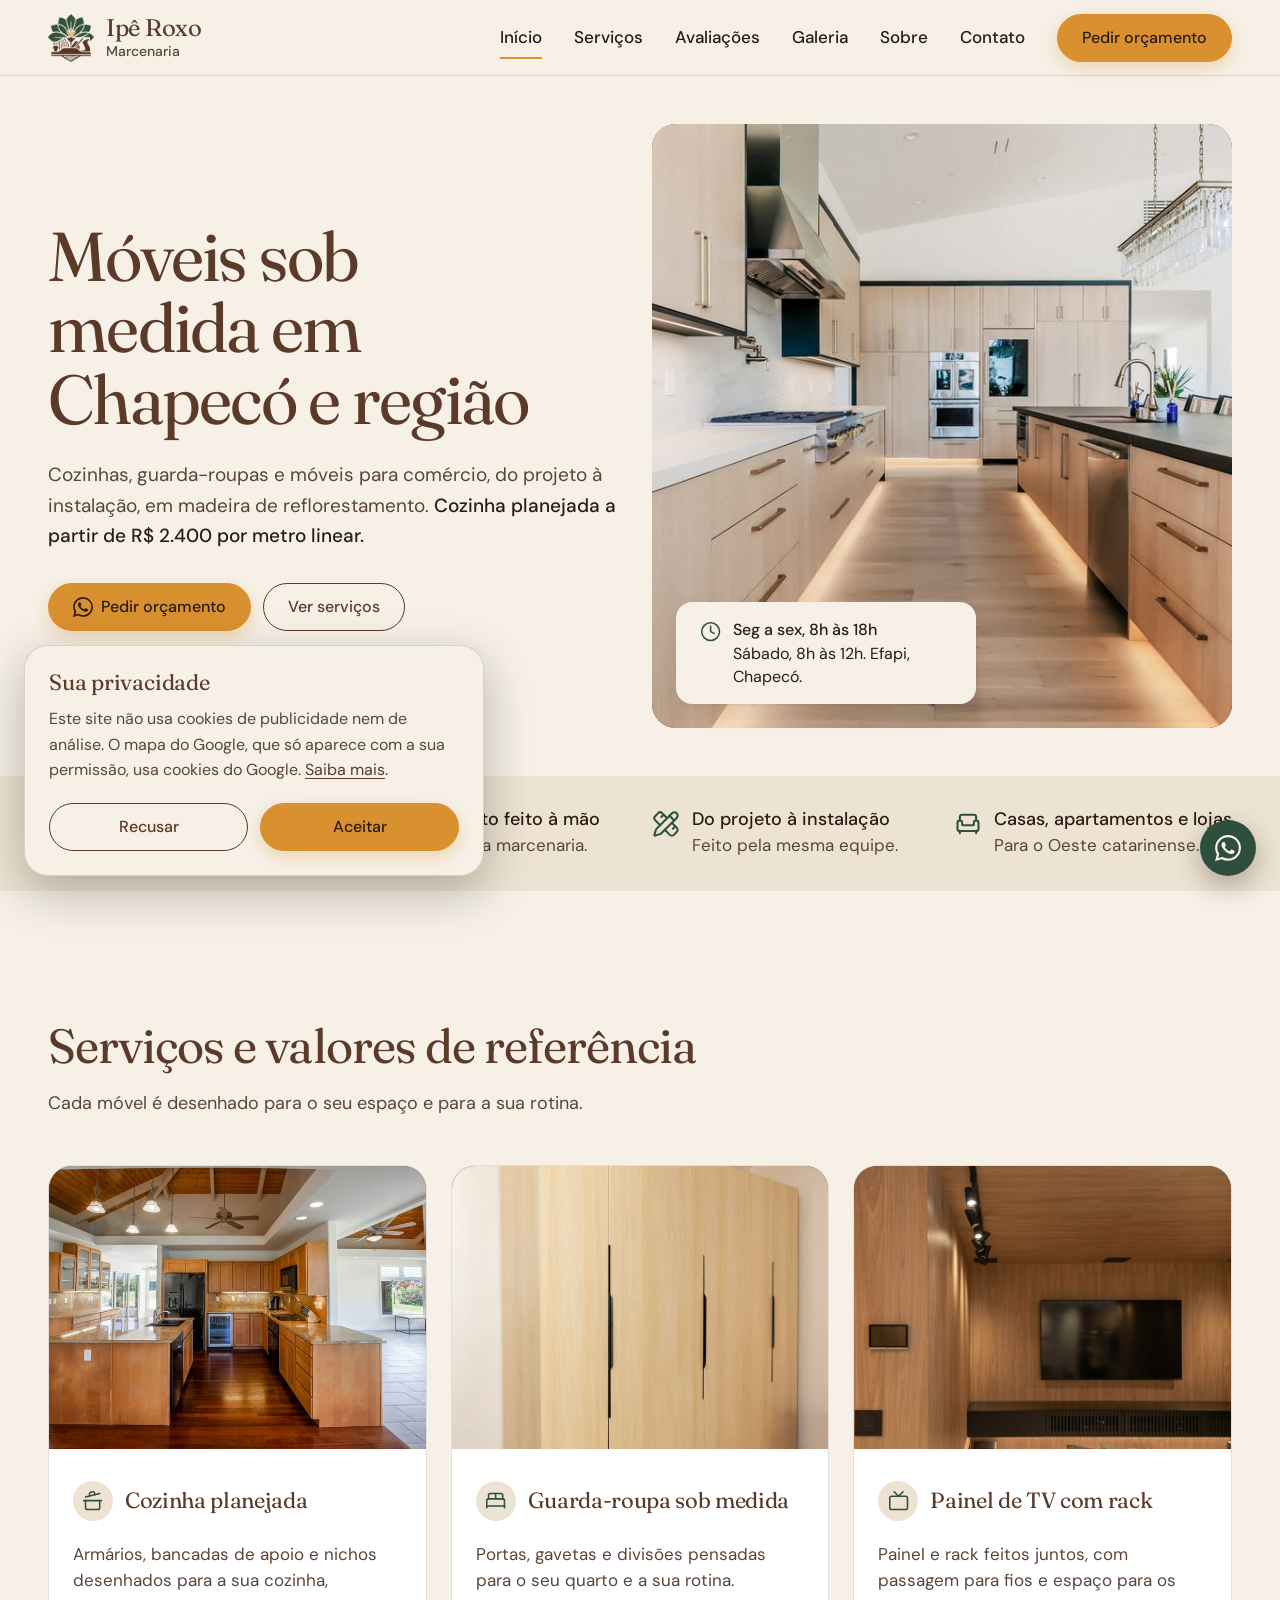
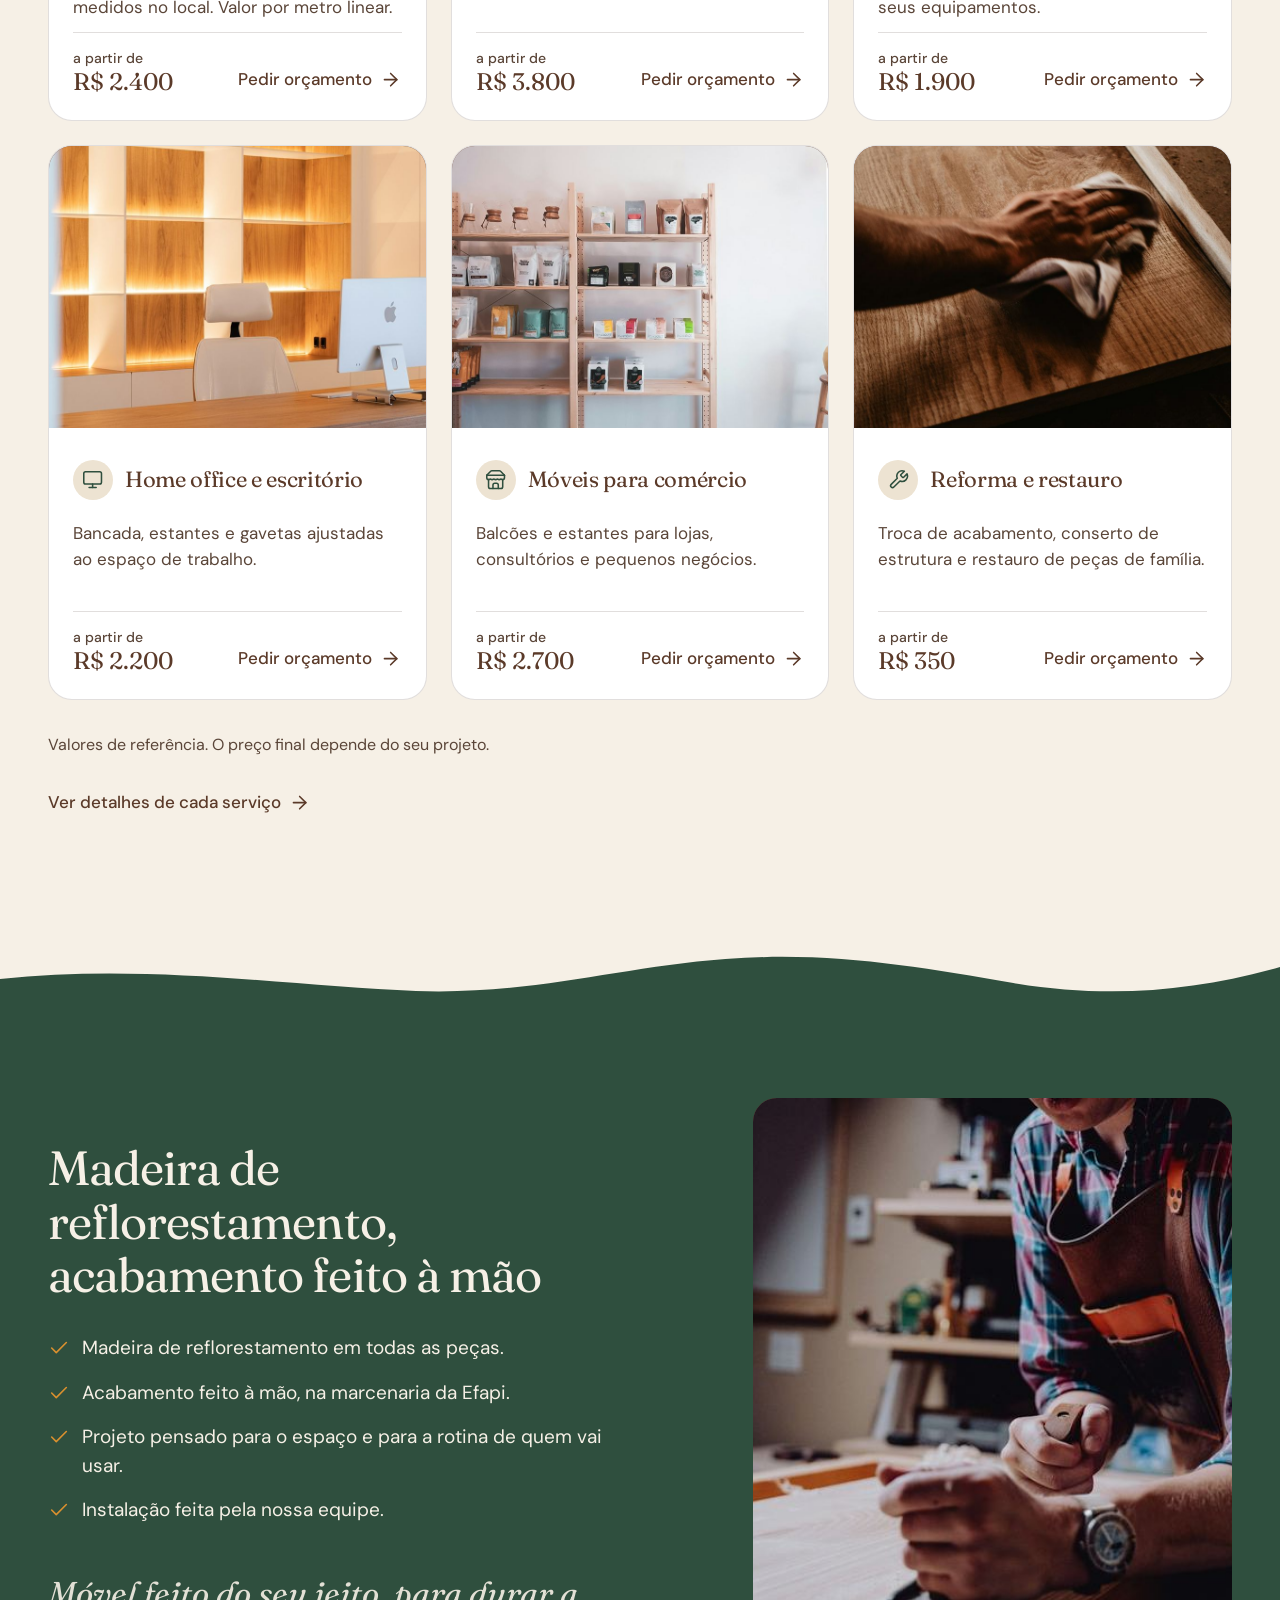
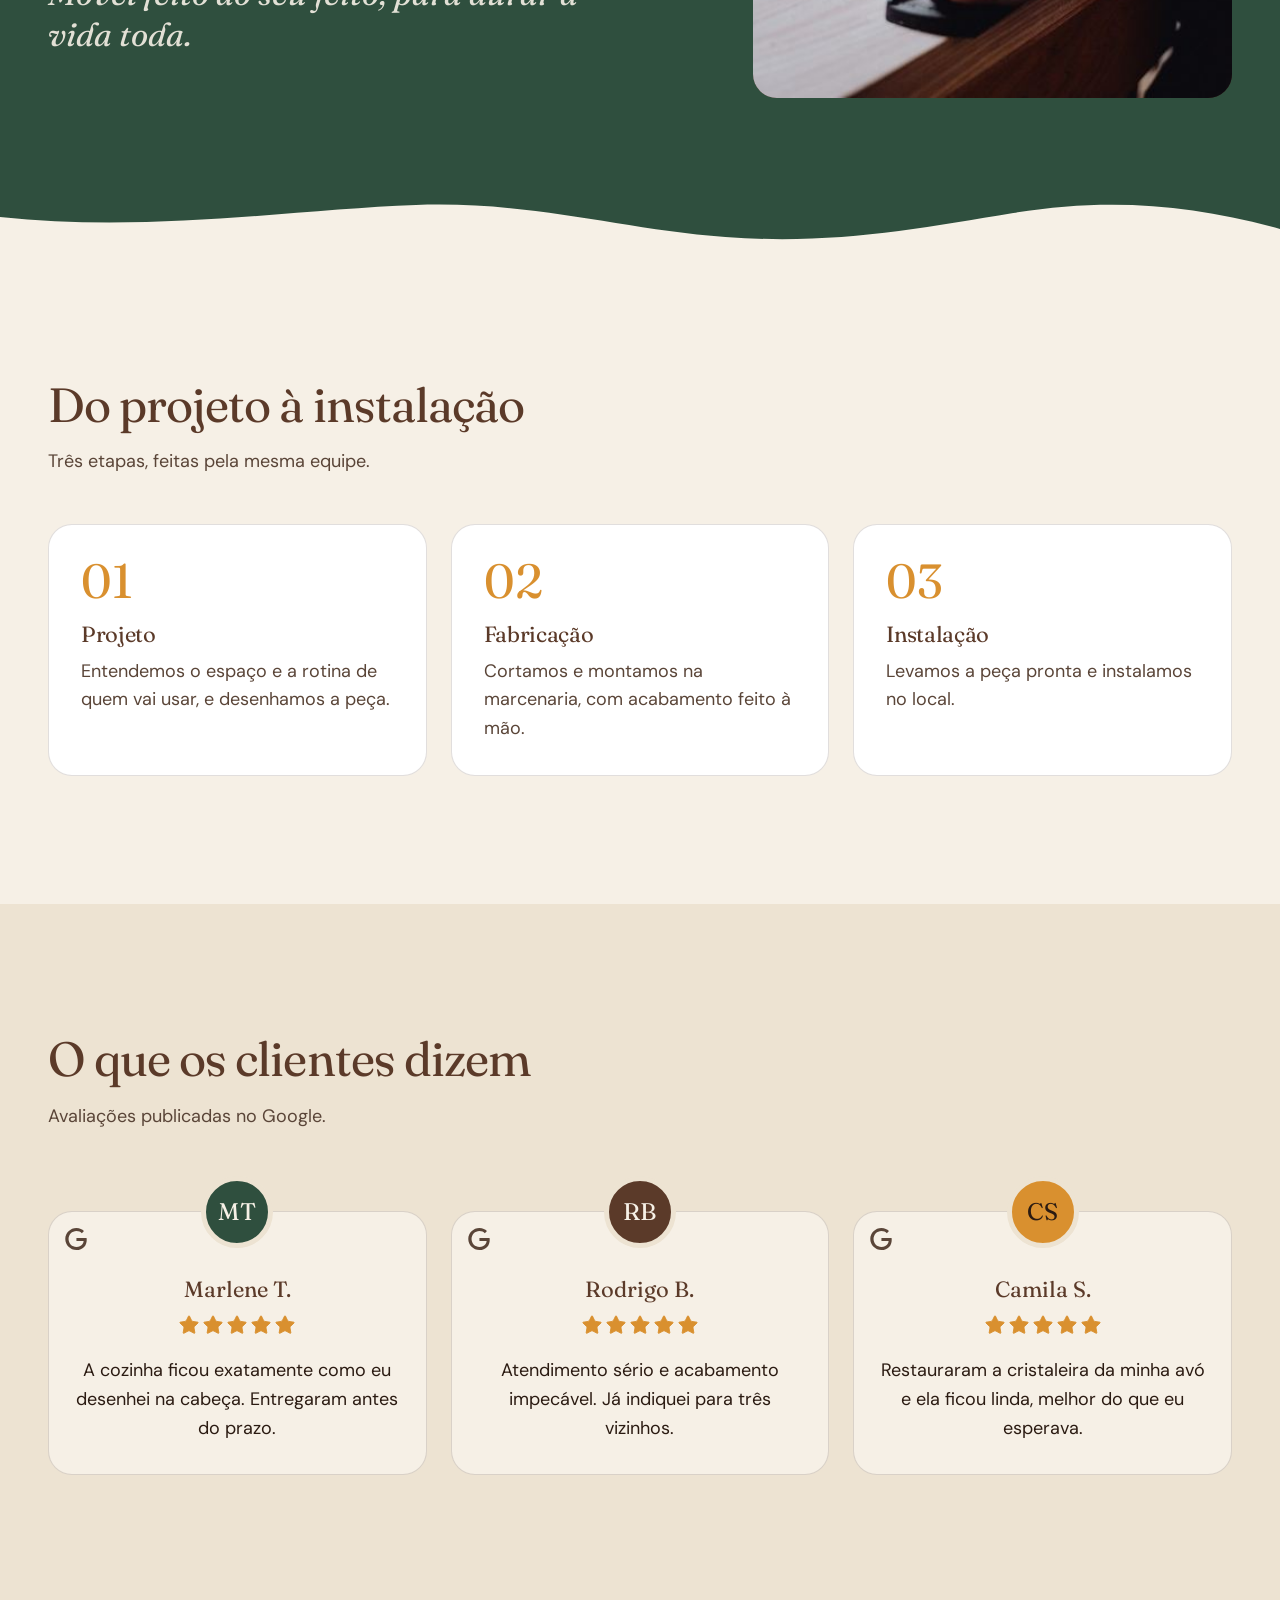
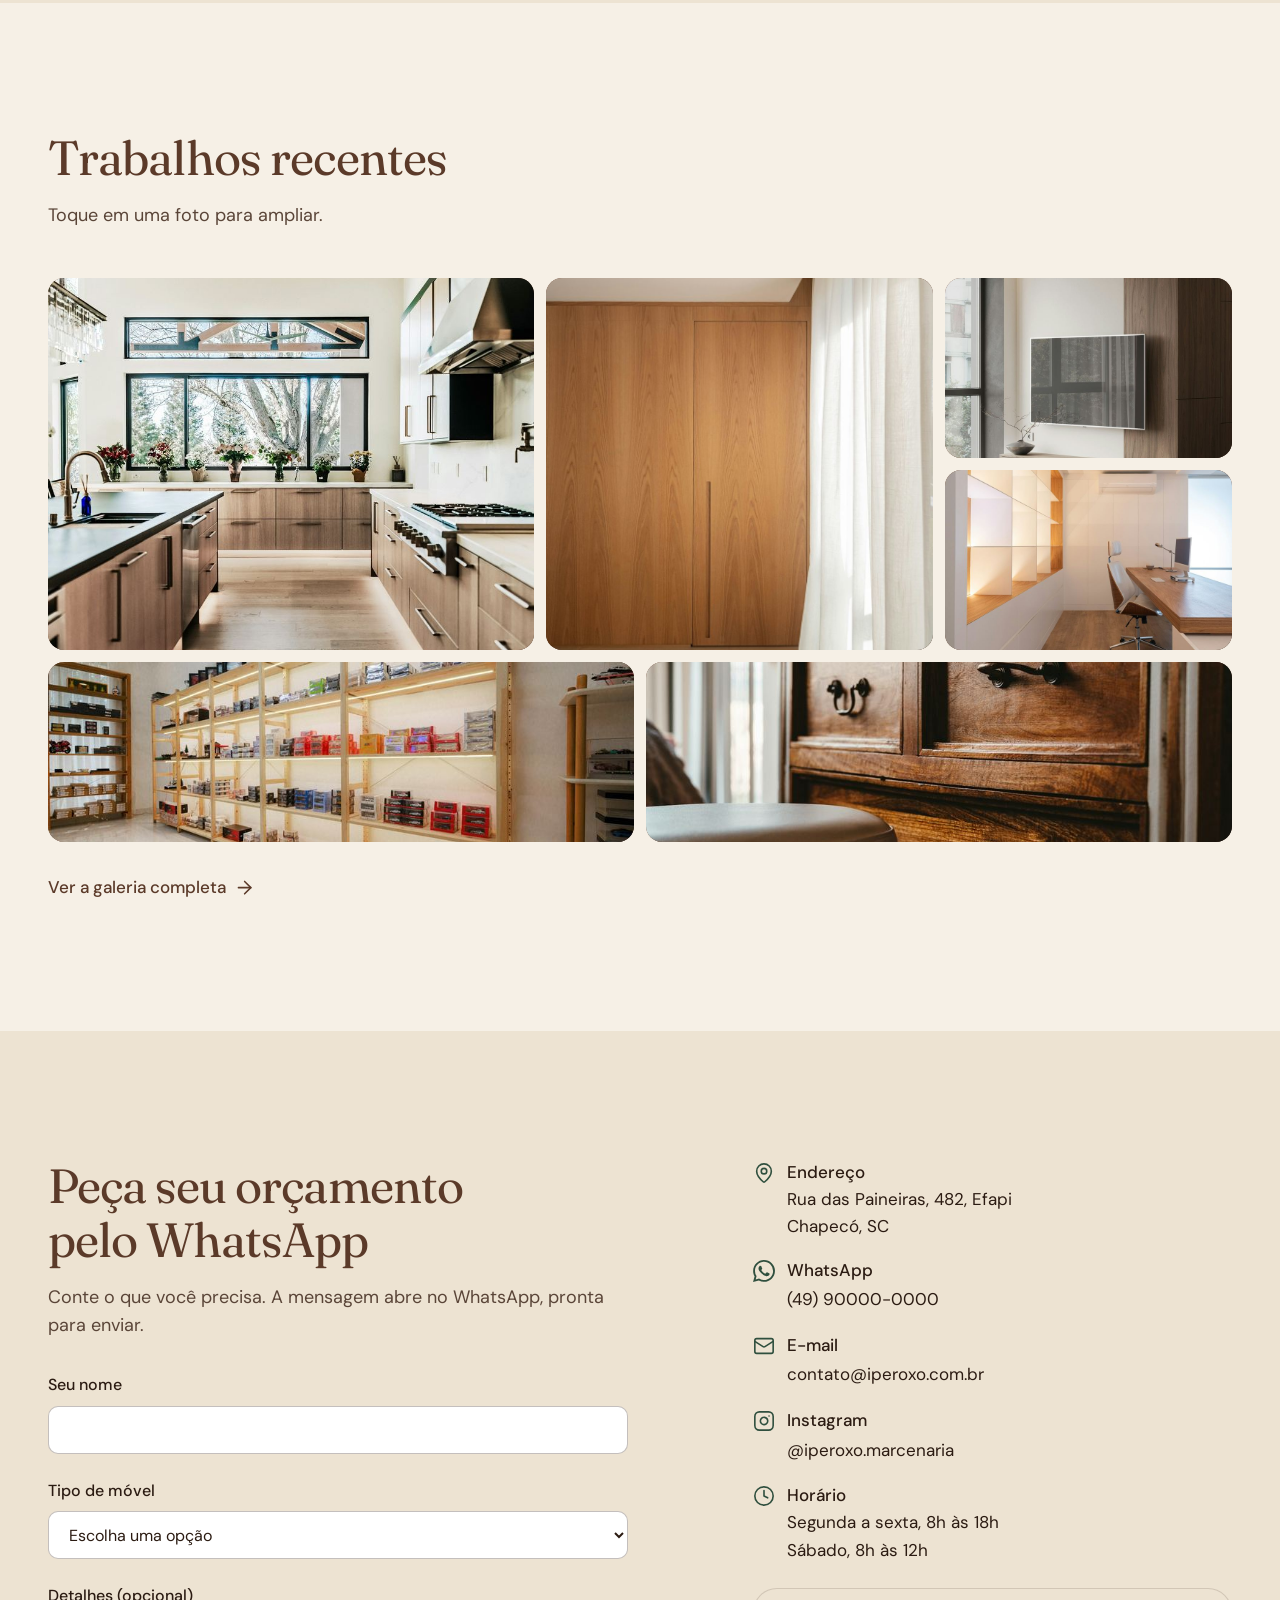
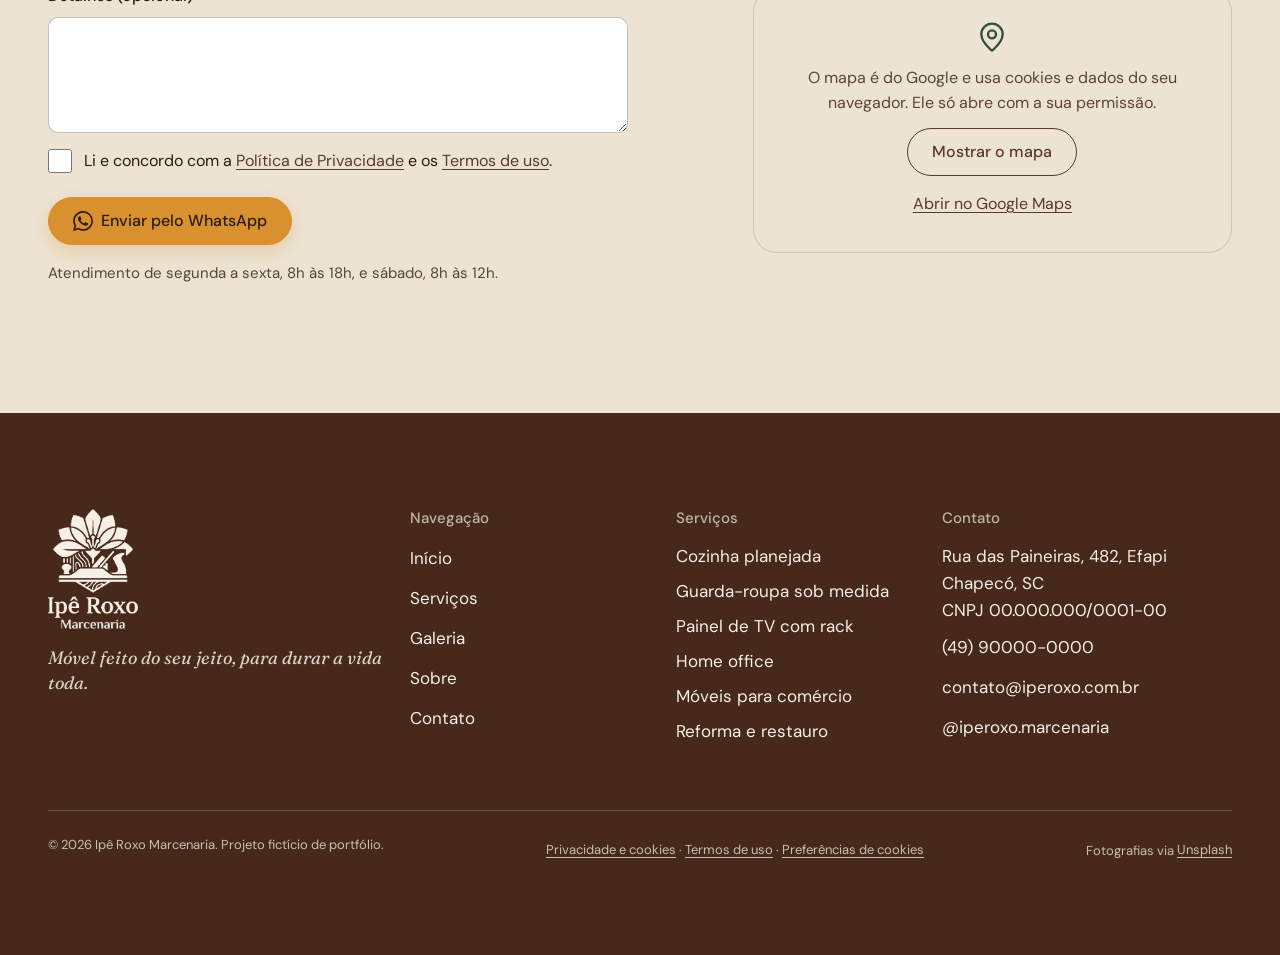
==== commit 86870252: "Privacidade, termos, aviso de cookies, favicons e fontes locais - Páginas de Política de Privacidade" ====
--- a/index.html
+++ b/index.html
@@ -6,18 +6,26 @@
   <title>Ipê Roxo Marcenaria: móveis sob medida em Chapecó, SC</title>
   <meta name="description" content="Cozinhas, guarda-roupas e móveis para comércio sob medida em Chapecó e no Oeste catarinense, do projeto à instalação, em madeira de reflorestamento.">
   <meta name="theme-color" content="#F6F0E6">
+  <link rel="canonical" href="https://SEU-SITE.netlify.app/">
   <meta property="og:title" content="Ipê Roxo Marcenaria: móveis sob medida em Chapecó, SC">
   <meta property="og:description" content="Móveis sob medida do projeto à instalação, em madeira de reflorestamento. Cozinha planejada a partir de R$ 2.400 por metro linear.">
   <meta property="og:type" content="website">
   <meta property="og:locale" content="pt_BR">
-  <meta property="og:image" content="share.jpg"><!-- trocar por endereço absoluto (https://seu-site/share.jpg) depois de publicar -->
+  <meta property="og:url" content="https://SEU-SITE.netlify.app/">
+  <meta property="og:image" content="https://SEU-SITE.netlify.app/share.jpg">
+  <meta property="og:image:width" content="1200">
+  <meta property="og:image:height" content="630">
+  <meta property="og:image:alt" content="Marcenaria Ipê Roxo: móveis de madeira sob medida">
+  <meta name="twitter:image" content="https://SEU-SITE.netlify.app/share.jpg">
   <meta name="twitter:card" content="summary_large_image">
   <!-- og:image e canonical entram quando houver foto final do hero e o domínio definitivo -->
-  <link rel="icon" type="image/png" href="assets/logo/favicon.png">
+  <link rel="icon" href="favicon.ico" sizes="48x48">
+  <link rel="icon" type="image/png" sizes="32x32" href="assets/logo/favicon-32.png">
+  <link rel="icon" type="image/png" sizes="16x16" href="assets/logo/favicon-16.png">
   <link rel="apple-touch-icon" href="assets/logo/apple-touch-icon.png">
-  <link rel="preconnect" href="https://fonts.googleapis.com">
-  <link rel="preconnect" href="https://fonts.gstatic.com" crossorigin>
-  <link href="https://fonts.googleapis.com/css2?family=DM+Sans:wght@400;500&family=Fraunces:ital,opsz,wght@0,9..144,400;1,9..144,400&display=swap" rel="stylesheet">
+  <link rel="manifest" href="site.webmanifest">
+  <link rel="preload" href="assets/fonts/dmsans-latin.woff2" as="font" type="font/woff2" crossorigin>
+  <script>/* esqueleto de carregamento: só celular e tablet */if(matchMedia("(max-width:1023px)").matches){var h=document.documentElement;h.classList.add("skel");setTimeout(function(){h.classList.remove("skel")},10000)}</script>
   <link rel="stylesheet" href="assets/css/style.css">
   <!-- Dados de exemplo (projeto fictício). Com dados reais, atualizar aqui. -->
   <script type="application/ld+json">
@@ -64,6 +72,19 @@
   </script>
 </head>
 <body data-page="home">
+  <div class="skeleton" aria-hidden="true">
+    <div class="sk-bar"><span class="sk-brand"><span class="sk sk-logo"></span><span class="sk-stack" style="gap:6px"><span class="sk sk-line" style="width:86px"></span><span class="sk sk-line" style="width:58px"></span></span></span><span class="sk sk-circle"></span></div>
+    <div class="sk-page">
+      <div class="sk-stack sk-stack--lg"><span class="sk sk-title" style="width:92%"></span><span class="sk sk-title" style="width:68%"></span></div>
+      <div class="sk-stack"><span class="sk sk-line" style="width:100%"></span><span class="sk sk-line" style="width:96%"></span><span class="sk sk-line" style="width:62%"></span></div>
+      <div class="sk-btns"><span class="sk sk-btn"></span><span class="sk sk-btn"></span></div>
+      <span class="sk sk-photo" style="max-height:460px"></span>
+      <div class="sk-grid"><div class="sk-row"><span class="sk sk-dot"></span><div class="sk-stack"><span class="sk sk-line" style="width:74%"></span><span class="sk sk-line" style="width:50%"></span></div></div><div class="sk-row"><span class="sk sk-dot"></span><div class="sk-stack"><span class="sk sk-line" style="width:74%"></span><span class="sk sk-line" style="width:50%"></span></div></div><div class="sk-row"><span class="sk sk-dot"></span><div class="sk-stack"><span class="sk sk-line" style="width:74%"></span><span class="sk sk-line" style="width:50%"></span></div></div><div class="sk-row"><span class="sk sk-dot"></span><div class="sk-stack"><span class="sk sk-line" style="width:74%"></span><span class="sk sk-line" style="width:50%"></span></div></div></div>
+      <div class="sk-stack sk-stack--lg"><span class="sk sk-title" style="width:72%"></span><span class="sk sk-line" style="width:90%"></span></div>
+      <div class="sk-grid"><div class="sk-card"><span class="sk sk-photo"></span><div class="sk-card__body"><span class="sk sk-title" style="width:60%"></span><span class="sk sk-line" style="width:100%"></span><span class="sk sk-line" style="width:84%"></span><span class="sk sk-btn" style="width:46%;height:36px"></span></div></div><div class="sk-card"><span class="sk sk-photo"></span><div class="sk-card__body"><span class="sk sk-title" style="width:60%"></span><span class="sk sk-line" style="width:100%"></span><span class="sk sk-line" style="width:84%"></span><span class="sk sk-btn" style="width:46%;height:36px"></span></div></div></div>
+    </div>
+    <span class="sk sk-fab"></span>
+  </div>
   <a class="skip-link" href="#conteudo">Ir para o conteúdo</a>
 
   <header class="nav">
@@ -72,7 +93,7 @@
         <img src="assets/logo/logo-marca.png" alt="" width="52" height="48">
         <span class="brand__txt" translate="no"><strong>Ipê Roxo</strong><span>Marcenaria</span></span>
       </a>
-      <button class="nav__toggle" type="button" aria-expanded="false" aria-controls="menu" aria-label="Abrir menu"><i data-icon="menu"></i></button>
+      <button class="nav__toggle" type="button" aria-expanded="false" aria-controls="menu" aria-label="Abrir menu"><span class="burger" aria-hidden="true"><span></span><span></span><span></span></span></button>
       <nav class="nav__links" id="menu" aria-label="Principal">
         <a href="#conteudo" data-spy="inicio" aria-current="location">Início</a>
         <a href="#servicos">Serviços</a>
@@ -302,6 +323,10 @@
               <label for="mensagem">Detalhes (opcional)</label>
               <textarea id="mensagem" name="mensagem" rows="4"></textarea>
             </div>
+            <div class="check-row">
+              <label class="check" for="aceite"><input id="aceite" name="aceite" type="checkbox" aria-describedby="aceite-erro"><span>Li e concordo com a <a href="privacidade.html" target="_blank" rel="noopener">Política de Privacidade</a> e os <a href="termos.html" target="_blank" rel="noopener">Termos de uso</a>.</span></label>
+              <p class="field__erro" id="aceite-erro" role="alert"></p>
+            </div>
             <div><button class="btn btn--primary" type="submit"><i data-icon="whatsapp"></i>Enviar pelo WhatsApp</button></div>
             <p class="form__hint" id="form-status" role="status">Atendimento de segunda a sexta, 8h às 18h, e sábado, 8h às 12h.</p>
           </form>
@@ -314,9 +339,14 @@
             <li><i data-icon="instagram"></i><div><strong>Instagram</strong><a href="https://www.instagram.com/iperoxo.marcenaria" target="_blank" rel="noopener">@iperoxo.marcenaria</a></div></li>
             <li><i data-icon="clock"></i><div><strong>Horário</strong>Segunda a sexta, 8h às 18h<br>Sábado, 8h às 12h</div></li>
           </ul>
-          <div class="map">
-            <iframe title="Mapa com a localização da Ipê Roxo Marcenaria, na Efapi, em Chapecó" loading="lazy" referrerpolicy="no-referrer-when-downgrade" src="https://www.google.com/maps?q=Rua+das+Paineiras,+482,+Efapi,+Chapec%C3%B3,+SC&amp;output=embed"></iframe>
-          </div>
+          <div class="map" data-map data-src="https://www.google.com/maps?q=Rua+das+Paineiras,+482,+Efapi,+Chapec%C3%B3,+SC&amp;output=embed">
+              <div class="map__gate">
+                <i data-icon="map-pin"></i>
+                <p>O mapa é do Google e usa cookies e dados do seu navegador. Ele só abre com a sua permissão.</p>
+                <button class="btn btn--secondary" type="button" data-map-load>Mostrar o mapa</button>
+                <a class="map__alt" href="https://www.google.com/maps/search/?api=1&amp;query=Rua+das+Paineiras,+482,+Efapi,+Chapec%C3%B3,+SC" target="_blank" rel="noopener">Abrir no Google Maps<span class="sr-only"> (abre em nova aba)</span></a>
+              </div>
+            </div>
         </div>
       </div>
     </section>
@@ -353,7 +383,7 @@
         <div>
           <h3>Contato</h3>
           <ul>
-            <li>Rua das Paineiras, 482, Efapi<br>Chapecó, SC</li>
+            <li>Rua das Paineiras, 482, Efapi<br>Chapecó, SC<br>CNPJ 00.000.000/0001-00<!-- CNPJ fictício: trocar pelo real --></li>
             <li><a href="#contato" data-wa="Olá! Gostaria de pedir um orçamento.">(49) 90000-0000</a></li>
             <li><a href="mailto:contato@iperoxo.com.br">contato@iperoxo.com.br</a></li>
             <li><a href="https://www.instagram.com/iperoxo.marcenaria" target="_blank" rel="noopener">@iperoxo.marcenaria</a></li>
@@ -362,6 +392,7 @@
       </div>
       <div class="footer__legal">
         <span>© <span data-ano>2026</span> Ipê Roxo Marcenaria. Projeto fictício de portfólio.</span>
+        <span><a href="privacidade.html">Privacidade e cookies</a> · <a href="termos.html">Termos de uso</a> · <button class="linklike" type="button" data-cookie-prefs>Preferências de cookies</button></span>
         <span>Fotografias via <a href="creditos.html">Unsplash</a></span>
       </div>
     </div>
--- a/assets/css/style.css
+++ b/assets/css/style.css
@@ -1,4 +1,10 @@
 /* Ipê Roxo Marcenaria — estilos globais (todas as páginas) */
+
+/* Fontes servidas pelo próprio site (DM Sans e Fraunces, licença SIL OFL). Só o subconjunto latin, que cobre o português. */
+@font-face { font-family: 'DM Sans'; font-style: normal; font-weight: 400; font-display: swap; src: url(../fonts/dmsans-latin.woff2) format('woff2'); unicode-range: U+0000-00FF, U+0131, U+0152-0153, U+02BB-02BC, U+02C6, U+02DA, U+02DC, U+0304, U+0308, U+0329, U+2000-206F, U+20AC, U+2122, U+2191, U+2193, U+2212, U+2215, U+FEFF, U+FFFD; }
+@font-face { font-family: 'DM Sans'; font-style: normal; font-weight: 500; font-display: swap; src: url(../fonts/dmsans-latin.woff2) format('woff2'); unicode-range: U+0000-00FF, U+0131, U+0152-0153, U+02BB-02BC, U+02C6, U+02DA, U+02DC, U+0304, U+0308, U+0329, U+2000-206F, U+20AC, U+2122, U+2191, U+2193, U+2212, U+2215, U+FEFF, U+FFFD; }
+@font-face { font-family: 'Fraunces'; font-style: italic; font-weight: 400; font-display: swap; src: url(../fonts/fraunces-italic-latin.woff2) format('woff2'); unicode-range: U+0000-00FF, U+0131, U+0152-0153, U+02BB-02BC, U+02C6, U+02DA, U+02DC, U+0304, U+0308, U+0329, U+2000-206F, U+20AC, U+2122, U+2191, U+2193, U+2212, U+2215, U+FEFF, U+FFFD; }
+@font-face { font-family: 'Fraunces'; font-style: normal; font-weight: 400; font-display: swap; src: url(../fonts/fraunces-normal-latin.woff2) format('woff2'); unicode-range: U+0000-00FF, U+0131, U+0152-0153, U+02BB-02BC, U+02C6, U+02DA, U+02DC, U+0304, U+0308, U+0329, U+2000-206F, U+20AC, U+2122, U+2191, U+2193, U+2212, U+2215, U+FEFF, U+FFFD; }
 
 :root {
   color-scheme: light;
@@ -49,7 +55,7 @@
   text-rendering: optimizeLegibility;
 }
 img { max-width: 100%; display: block; }
-a, button, summary, select, input, textarea, label { touch-action: manipulation; -webkit-tap-highlight-color: rgba(217, 144, 47, .25); }
+a, button, summary, select, input, textarea, label { touch-action: manipulation; -webkit-tap-highlight-color: transparent; }
 a { color: inherit; }
 p { margin: 0; }
 h1, h2, h3, h4 { margin: 0; font-family: var(--f-titulo); font-weight: 400; letter-spacing: -.015em; line-height: 1.12; color: var(--nogueira); text-wrap: balance; }
@@ -475,3 +481,206 @@
   .wa-float { right: max(var(--s4), env(safe-area-inset-right)); bottom: max(var(--s4), env(safe-area-inset-bottom)); padding: 0; width: 56px; justify-content: center; }
   .wa-float span { display: none; }
 }
+
+/* ==========================================================================
+   Celular e tablet: ícone do menu, toque ("afundar") e esqueleto de carregamento.
+   Nada aqui muda o desktop com mouse: o toque vale até 1023px ou em tela de toque,
+   e o hover "grudado" do toque é desligado só em aparelhos sem hover.
+   ========================================================================== */
+
+/* ---------- Ícone do menu: três linhas que viram um X ---------- */
+.burger { position: relative; display: block; width: 20px; height: 14px; }
+.burger span {
+  position: absolute; left: 0; width: 100%; height: 2px; border-radius: 2px; background: currentColor;
+  transition: transform .32s cubic-bezier(.34, 1.3, .64, 1), opacity .18s ease;
+}
+.burger span:nth-child(1) { top: 0; }
+.burger span:nth-child(2) { top: 6px; }
+.burger span:nth-child(3) { top: 12px; }
+.nav__toggle[aria-expanded="true"] .burger span:nth-child(1) { transform: translateY(6px) rotate(45deg); }
+.nav__toggle[aria-expanded="true"] .burger span:nth-child(2) { opacity: 0; transform: scaleX(.2); }
+.nav__toggle[aria-expanded="true"] .burger span:nth-child(3) { transform: translateY(-6px) rotate(-45deg); }
+
+/* ---------- Esqueleto de carregamento (celular e tablet) ---------- */
+.skeleton { display: none; }
+.sk {
+  position: relative; display: block; overflow: hidden; background: #E3D6BE; border-radius: var(--r-sm);
+}
+.sk::after { /* onda de brilho que atravessa o bloco */
+  content: ""; position: absolute; inset: 0; transform: translateX(-100%);
+  background: linear-gradient(100deg, transparent 0%, rgba(255, 255, 255, .62) 50%, transparent 100%);
+  animation: sk-sweep 1.5s ease-in-out infinite;
+}
+@keyframes sk-sweep { to { transform: translateX(100%); } }
+
+.sk-bar { display: flex; align-items: center; justify-content: space-between; height: var(--nav); padding-inline: var(--gut); background: var(--creme); border-bottom: 1px solid var(--linha); }
+.sk-brand { display: flex; align-items: center; gap: var(--s3); }
+.sk-page { display: grid; gap: var(--s6); align-content: start; padding: var(--s6) var(--gut); }
+.sk-stack { display: grid; gap: var(--s2); }
+.sk-stack--lg { gap: var(--s3); }
+.sk-row { display: flex; align-items: center; gap: var(--s3); }
+.sk-row > .sk-stack { flex: 1; min-width: 0; }
+.sk-wrap { display: flex; flex-wrap: wrap; gap: var(--s2); }
+.sk-btns { display: grid; gap: var(--s3); }
+.sk-grid { display: grid; grid-template-columns: 1fr; gap: var(--s4); }
+.sk-mosaic { display: grid; grid-template-columns: repeat(2, minmax(0, 1fr)); gap: var(--s2); }
+.sk-line { height: 14px; border-radius: 7px; }
+.sk-title { height: 34px; border-radius: 10px; }
+.sk-btn { height: 48px; border-radius: 999px; }
+.sk-chip { height: 44px; border-radius: 999px; }
+.sk-photo { aspect-ratio: 4 / 3; border-radius: var(--r-lg); }
+.sk-tile { aspect-ratio: 4 / 3; border-radius: var(--r-md); }
+.sk-circle { width: 48px; height: 48px; border-radius: 50%; flex: none; }
+.sk-dot { width: 28px; height: 28px; border-radius: 50%; flex: none; }
+.sk-logo { width: 44px; height: 40px; border-radius: 12px; flex: none; }
+.sk-input { height: 48px; border-radius: var(--r-sm); }
+.sk-area { height: 112px; border-radius: var(--r-sm); }
+.sk-card { display: grid; overflow: hidden; background: #fff; border: 1px solid var(--linha); border-radius: var(--r-lg); }
+.sk-card .sk-photo { border-radius: 0; }
+.sk-card__body { display: grid; gap: var(--s3); padding: var(--s5); }
+.sk-fab { position: absolute; right: var(--s4); bottom: var(--s4); width: 56px; height: 56px; border-radius: 50%; box-shadow: 0 6px 18px rgba(43, 27, 18, .12); }
+
+@media (min-width: 640px) {
+  .sk-btns { display: flex; }
+  .sk-btns .sk-btn { width: 220px; }
+  .sk-grid { grid-template-columns: repeat(2, minmax(0, 1fr)); gap: var(--s5); }
+  .sk-fab { right: var(--s5); bottom: var(--s5); }
+}
+
+@media (max-width: 1023px) {
+  /* Fica escondido no início; o main.js liga (.skel-on) só se o carregamento demorar e desliga (.skel-off) ao terminar */
+  .skel .skeleton {
+    display: block; position: fixed; inset: 0; z-index: 300; overflow: hidden;
+    background: var(--creme); opacity: 0; visibility: hidden; pointer-events: none;
+  }
+  .skel.skel-on .skeleton { opacity: 1; visibility: visible; pointer-events: auto; transition: opacity .25s ease; }
+  .skel.skel-on.skel-off .skeleton { opacity: 0; transition: opacity .3s ease; }
+}
+@media print { .skeleton { display: none !important; } }
+
+/* ---------- Toque (celular, tablet e telas de toque): hover desligado e retorno ao apertar ---------- */
+/* Aparelhos sem hover: o :hover "gruda" depois do toque, então volta ao visual de repouso.
+   Este bloco fica ANTES dos estilos de "apertado" para que estes (mesma especificidade) vençam. */
+@media (hover: none) {
+  .btn:hover { transform: none; }
+  .btn--primary:hover { --btn-bg: var(--ambar); --btn-bd: var(--ambar); box-shadow: 0 6px 16px rgba(217, 144, 47, .28); }
+  .btn--secondary:hover { --btn-bg: transparent; --btn-fg: var(--nogueira); }
+  .btn--on-dark:hover { --btn-bg: transparent; --btn-fg: var(--creme); --btn-bd: rgba(246, 240, 230, .55); }
+  .link:hover { background-size: 0 1.5px; }
+  .link:hover .icon { transform: none; }
+  .card:hover, .review:hover, .pillar:hover { transform: none; box-shadow: none; }
+  .card:hover .ph img, .gallery__item:hover .ph img, .svc__media:hover img { transform: none; }
+  .chips a:hover, .chips button:hover { transform: none; border-color: var(--linha); background: #fff; }
+  .chips button[aria-pressed="true"]:hover { background: var(--nogueira); border-color: var(--nogueira); }
+  .lightbox__btn:hover { transform: none; }
+  .wa-float:hover { transform: none; background: var(--musgo); }
+  .nav__links a:not(.btn):not([aria-current]):hover { background-size: 0 2px; }
+}
+
+/* Plano com ondulação: o botão encolhe e escurece ao toque, volta com mola, e um círculo sai do ponto do dedo */
+@media (max-width: 1023px), (pointer: coarse) {
+  :root { --spring: cubic-bezier(.34, 1.56, .64, 1); }
+
+  .btn, .chips a, .chips button, .nav__toggle { position: relative; }
+  .btn, .chips a, .chips button, .nav__toggle, .wa-float, .lightbox__btn {
+    overflow: hidden; /* a ondulação fica dentro da forma do botão */
+    transition: transform .34s var(--spring), background-color .18s ease, color .18s ease, border-color .18s ease, box-shadow .25s ease;
+  }
+  .nav__toggle[aria-expanded="true"] { background: var(--nogueira); color: var(--creme); }
+  .nav__toggle:focus-visible { border-radius: 50%; }
+
+  /* Apertado: encolhe (o menor, mais) */
+  .btn:active, .btn.is-pressed { transform: scale(.97); }
+  .chips a:active, .chips a.is-pressed, .chips button:active, .chips button.is-pressed, .wa-float:active, .wa-float.is-pressed { transform: scale(.95); }
+  .nav__toggle:active, .nav__toggle.is-pressed, .lightbox__btn:active, .lightbox__btn.is-pressed { transform: scale(.92); }
+  .btn:active, .btn.is-pressed, .chips a:active, .chips a.is-pressed, .chips button:active, .chips button.is-pressed,
+  .nav__toggle:active, .nav__toggle.is-pressed, .lightbox__btn:active, .lightbox__btn.is-pressed, .wa-float:active, .wa-float.is-pressed {
+    transition: transform .07s ease-out, background-color .1s ease, box-shadow .1s ease; /* ida rápida; a volta usa a mola acima */
+  }
+  /* Apertado: escurece um pouco */
+  .btn--primary:active, .btn--primary.is-pressed { --btn-bg: #CC8626; --btn-bd: #CC8626; box-shadow: 0 2px 6px rgba(217, 144, 47, .25); }
+  .btn--secondary:active, .btn--secondary.is-pressed { --btn-bg: rgba(91, 58, 41, .1); }
+  .btn--on-dark:active, .btn--on-dark.is-pressed { --btn-bg: rgba(246, 240, 230, .14); }
+  .chips a:active, .chips a.is-pressed, .chips button:active, .chips button.is-pressed { background: var(--creme-2); }
+  .chips button[aria-pressed="true"]:active, .chips button[aria-pressed="true"].is-pressed { background: var(--nogueira-esc); }
+  .nav__toggle:active, .nav__toggle.is-pressed { background: rgba(91, 58, 41, .1); }
+  .nav__toggle[aria-expanded="true"]:active, .nav__toggle[aria-expanded="true"].is-pressed { background: var(--nogueira-esc); }
+  .lightbox__btn:active, .lightbox__btn.is-pressed { background: #E6DCCB; }
+  .wa-float:active, .wa-float.is-pressed { background: #284836; }
+
+  /* Ondulação (criada pelo main.js no ponto do toque; usa a cor do texto do botão) */
+  .ripple { position: absolute; border-radius: 50%; background: currentColor; opacity: .22; transform: scale(0); animation: ripple .55s ease-out forwards; pointer-events: none; }
+  @keyframes ripple { to { transform: scale(1); opacity: 0; } }
+
+  /* Fotos da galeria: encolhem e escurecem um pouco */
+  .gallery__item { transition: transform .34s var(--spring); }
+  .gallery__item:active, .gallery__item.is-pressed { transform: scale(.955); transition: transform .08s ease-out; }
+  .gallery__item .ph { transition: filter .2s ease; }
+  .gallery__item:active .ph, .gallery__item.is-pressed .ph { filter: brightness(.86); }
+
+  /* Links, marca e itens do menu: sem caixa do navegador, cada um com o seu retorno */
+  .brand, .link, .footer li a, .infos a, .footer__legal a { transition: transform .3s var(--spring), opacity .2s ease, background-size .25s ease; }
+  .brand:active, .brand.is-pressed { transform: scale(.96); opacity: .75; transition: transform .07s ease-out, opacity .07s ease-out; }
+  .link:active, .link.is-pressed { transform: translateY(2px); background-size: 100% 1.5px; transition: transform .07s ease-out, background-size .12s ease; }
+  .link:active .icon, .link.is-pressed .icon { transform: translateX(4px); }
+  .footer li a:active, .footer li a.is-pressed, .infos a:active, .infos a.is-pressed, .footer__legal a:active, .footer__legal a.is-pressed { opacity: .55; transition: opacity .07s ease-out; }
+
+  /* Item do menu apertado: faixa clara que vai de borda a borda do painel */
+  .nav__links a:not(.btn) { position: relative; transition: color .2s ease; }
+  .nav__links a:not(.btn)::before {
+    content: ""; position: absolute; z-index: -1; inset: 0 calc(-1 * var(--gut)); background: rgba(217, 144, 47, .2);
+    opacity: 0; transition: opacity .25s ease; pointer-events: none;
+  }
+  .nav__links a:not(.btn):active, .nav__links a:not(.btn).is-pressed { color: var(--nogueira); }
+  .nav__links a:not(.btn):active::before, .nav__links a:not(.btn).is-pressed::before { opacity: 1; transition-duration: .07s; }
+}
+
+/* ==========================================================================
+   Privacidade: aviso de cookies, mapa sob permissão, aceite do formulário,
+   páginas de texto (privacidade, termos) e página de obrigado.
+   ========================================================================== */
+.linklike { font: inherit; color: inherit; background: none; border: 0; padding: 0; min-height: 32px; text-decoration: underline; text-underline-offset: 3px; cursor: pointer; }
+.linklike:hover { opacity: .8; }
+
+.cookie {
+  position: fixed; z-index: 90; left: max(var(--s5), env(safe-area-inset-left)); bottom: max(var(--s5), env(safe-area-inset-bottom));
+  width: min(460px, calc(100% - 2 * var(--s5))); display: grid; gap: var(--s3); padding: var(--s5);
+  background: var(--creme); color: var(--ink); border: 1px solid var(--linha); border-radius: var(--r-lg);
+  box-shadow: 0 16px 48px rgba(28, 17, 11, .28); animation: cookie-in .4s ease both;
+}
+.cookie h2 { font-size: 1.375rem; letter-spacing: -.01em; }
+.cookie p { font-size: 1rem; color: var(--ink-soft); }
+.cookie a { color: var(--nogueira); text-underline-offset: 3px; }
+.cookie__acoes { display: flex; gap: var(--s3); margin-top: var(--s2); }
+.cookie__acoes .btn { flex: 1; padding: 0 var(--s4); }
+@keyframes cookie-in { from { opacity: 0; transform: translateY(16px); } }
+@media (max-width: 640px) {
+  .cookie { left: var(--s4); right: var(--s4); width: auto; bottom: max(var(--s4), env(safe-area-inset-bottom)); padding: var(--s4); }
+}
+
+.map[data-map]:not(.is-loaded) { aspect-ratio: auto; display: grid; place-items: center; padding: var(--s6) var(--s5); background: var(--creme-2); }
+.map__gate { display: grid; gap: var(--s3); justify-items: center; text-align: center; max-width: 24rem; }
+.map__gate .icon { width: 32px; height: 32px; color: var(--musgo); }
+.map__gate p { font-size: 1rem; color: var(--ink-soft); }
+.map__alt { display: inline-flex; align-items: center; min-height: 32px; color: var(--nogueira); font-size: 1rem; text-underline-offset: 3px; }
+
+.check-row { display: grid; gap: var(--s2); }
+.check { display: flex; gap: var(--s3); align-items: flex-start; font-size: 1rem; line-height: 1.5; cursor: pointer; }
+.check input { flex: none; width: 24px; height: 24px; margin: 0; accent-color: var(--musgo); cursor: pointer; }
+.check a { color: var(--nogueira); text-underline-offset: 3px; }
+.check-row input[aria-invalid="true"] { outline: 2px solid #9A2B1B; outline-offset: 2px; }
+
+.legal { padding-top: 0; }
+.legal .wrap > * { max-width: 46rem; }
+.legal h2 { font-size: clamp(1.5rem, 1.2rem + 1vw, 2rem); margin: var(--s7) 0 var(--s3); }
+.legal h2:first-of-type { margin-top: var(--s6); }
+.legal p, .legal li { font-size: 1.0625rem; color: var(--ink-soft); }
+.legal p + p, .legal p + ul { margin-top: var(--s3); }
+.legal ul { list-style: disc; padding-left: var(--s5); display: grid; gap: var(--s2); margin-top: var(--s3); }
+.legal ul + p { margin-top: var(--s3); }
+.legal a { color: var(--nogueira); text-underline-offset: 3px; }
+.legal code { font-size: .9375rem; background: var(--creme-2); padding: 1px 6px; border-radius: 6px; }
+.notice { padding: var(--s4) var(--s5); background: var(--creme-2); border-left: 4px solid var(--ambar); border-radius: var(--r-sm); color: var(--ink); font-size: 1rem; }
+.thanks { padding-bottom: var(--s10); }
+.thanks .lead { margin-bottom: var(--s4); }
+.thanks .btn-row { margin-top: var(--s5); }
